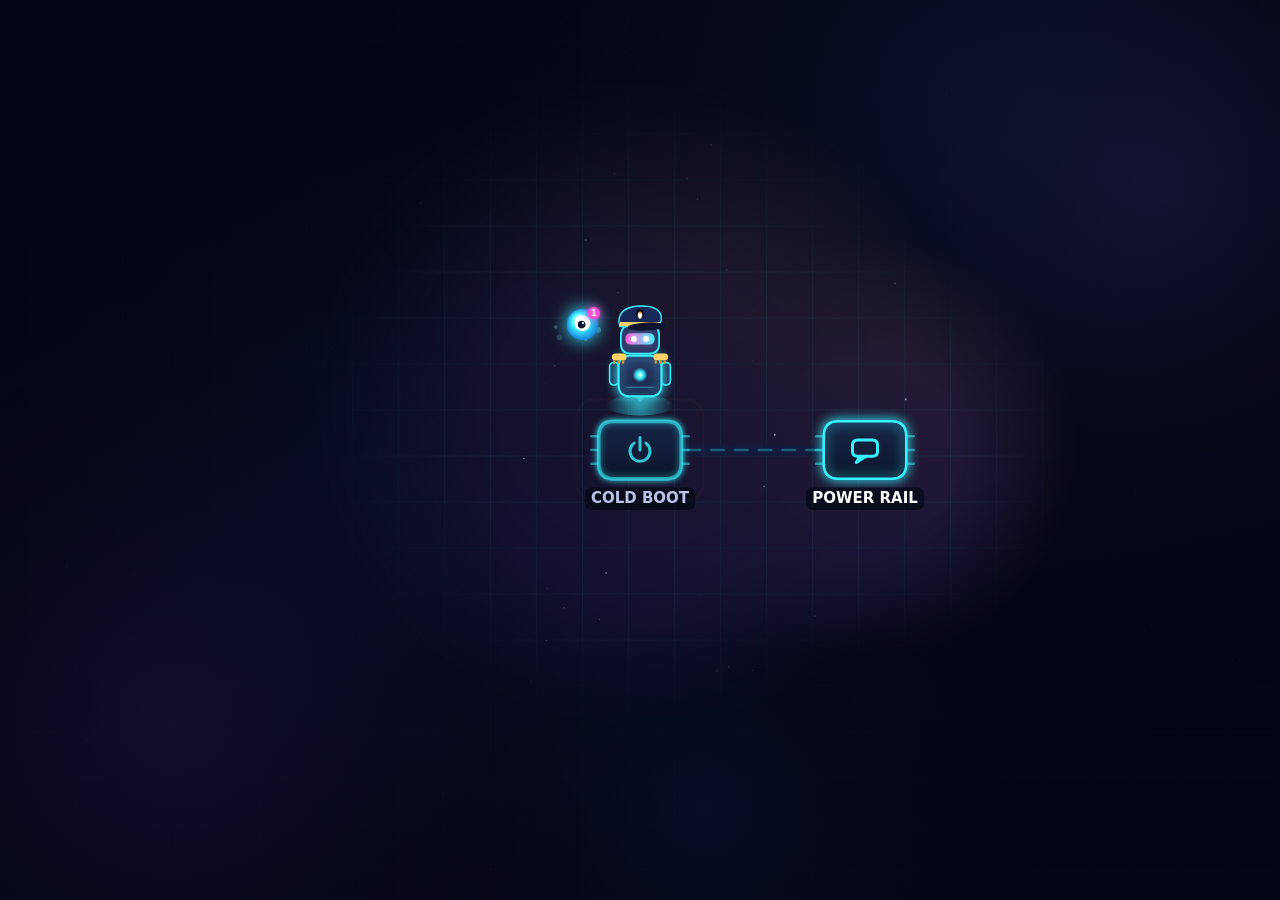
==== tests/e2e/ck-harness.html @ 9ea5e255 "Add CK canvas engine, art and map scene Co-Authored-By: Claude Opus 5.5 <noreply@anthropic.com> Clau" ====
<!doctype html>
<html lang="en">
<head>
  <meta charset="utf-8">
  <meta name="viewport" content="width=device-width, initial-scale=1, viewport-fit=cover">
  <title>CK harness</title>
  <style>html, body { margin: 0; height: 100%; background: #060a1c; overflow: hidden; } #c { position: fixed; inset: 0; width: 100%; height: 100%; display: block; touch-action: none; }</style>
</head>
<body>
  <canvas id="c"></canvas>
  <script src="../../js/ck/state.js"></script>
  <script src="../../js/ck/world.js"></script>
  <script src="../../js/ck/rules.js"></script>
  <script src="../../js/ck/puzzle.js"></script>
  <script src="../../js/ck/combat.js"></script>
  <script src="../../js/ck/engine.js"></script>
  <script src="../../js/ck/art.js"></script>
  <script src="../../js/ck/scenes.js"></script>
  <script>
    // Test page: ?ckdebug is required for CK._test hooks.
    window.H = {};
    addEventListener('load', function () {
      const st = CK.State.fresh(); CK.Rules.reveal(st, st.node);
      const engine = CK.Engine.create(document.getElementById('c'));
      const scene = CK.Scenes.map({ engine, state: st, onArrive: (r) => (H.arrived = r), onBlocked: (why) => (H.blocked = why) });
      engine.setScene(scene); engine.start();
      Object.assign(H, { state: st, engine, scene });
    });
  </script>
</body>
</html>
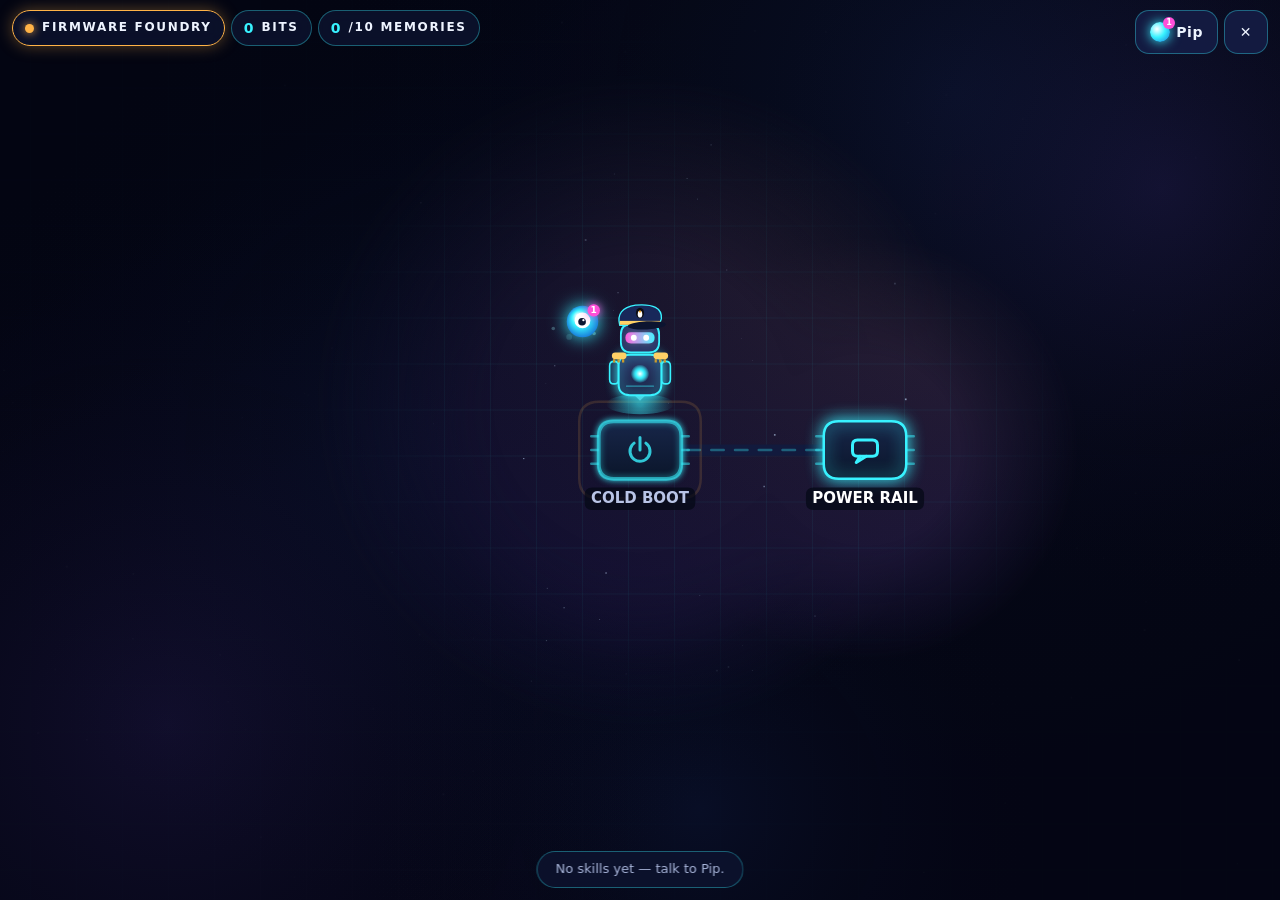
==== commit 055769eb: "Add Pip panel, dialogue, learning terminal and HUD Co-Authored-By: Claude Opus 5.5 <noreply@anthropi" ====
--- a/tests/e2e/ck-harness.html
+++ b/tests/e2e/ck-harness.html
@@ -4,10 +4,12 @@
   <meta charset="utf-8">
   <meta name="viewport" content="width=device-width, initial-scale=1, viewport-fit=cover">
   <title>CK harness</title>
+  <link rel="stylesheet" href="../../css/ck.css">
   <style>html, body { margin: 0; height: 100%; background: #060a1c; overflow: hidden; } #c { position: fixed; inset: 0; width: 100%; height: 100%; display: block; touch-action: none; }</style>
 </head>
 <body>
-  <canvas id="c"></canvas>
+  <div id="ck-root"><canvas id="c"></canvas><div id="ck-ui"></div></div>
+  <script src="../../js/terminal.js"></script>
   <script src="../../js/ck/state.js"></script>
   <script src="../../js/ck/world.js"></script>
   <script src="../../js/ck/rules.js"></script>
@@ -16,6 +18,7 @@
   <script src="../../js/ck/engine.js"></script>
   <script src="../../js/ck/art.js"></script>
   <script src="../../js/ck/scenes.js"></script>
+  <script src="../../js/ck/ui.js"></script>
   <script>
     // Test page: ?ckdebug is required for CK._test hooks.
     window.H = {};
@@ -25,6 +28,13 @@
       const scene = CK.Scenes.map({ engine, state: st, onArrive: (r) => (H.arrived = r), onBlocked: (why) => (H.blocked = why) });
       engine.setScene(scene); engine.start();
       Object.assign(H, { state: st, engine, scene });
+      H.ui = CK.UI.create(document.getElementById('ck-ui'), {
+        user: 'tester', getState: () => H.state, onExit: () => (H.exited = true),
+        onEquip: (id) => CK.Rules.equip(H.state, id), onUnequip: (id) => CK.Rules.unequip(H.state, id),
+        onBuy: (id) => CK.Rules.buyUpgrade(H.state, id), onSkill: (id) => (H.skill = id),
+        onLearned: (id) => CK.Rules.learn(H.state, id), speak: () => {},
+      });
+      H.ui.hud(H.state); H.ui.skillBar(H.state, 'map');
     });
   </script>
 </body>
--- a/css/ck.css
+++ b/css/ck.css
@@ -0,0 +1,145 @@
+/* Colonel Kernel — Neon Circuit overlay styles */
+.ck-ui {
+  --c-cyan: #38f2ff; --c-magenta: #ff4fd8; --c-violet: #8b5cff; --c-mint: #6dffb0; --c-amber: #ffb347; --c-coral: #ff5d73;
+  --c-ink: #eef4ff; --c-dim: #a9b6da; --glass: rgba(14, 20, 48, 0.78); --glass-2: rgba(22, 30, 70, 0.86); --edge: rgba(56, 242, 255, 0.35);
+  --font: "Adwaita Sans", Cantarell, "Inter", system-ui, -apple-system, "Segoe UI", sans-serif;
+  --mono: "Adwaita Mono", "Source Code Pro", "DejaVu Sans Mono", ui-monospace, Menlo, monospace;
+  position: fixed; inset: 0; z-index: 30; pointer-events: none; color: var(--c-ink); font: 15px/1.45 var(--font);
+  -webkit-tap-highlight-color: transparent;
+}
+.ck-ui > *, .ck-ui .ck-layer > * { pointer-events: auto; }
+.ck-ui .ck-layer, .ck-ui .ck-toasts { pointer-events: none; }
+.ck-ui code { font-family: var(--mono); font-size: .92em; color: var(--c-cyan); background: rgba(56, 242, 255, 0.1); padding: 0 .3em; border-radius: 5px; }
+.ck-dim { color: var(--c-dim); }
+
+.ck-btn {
+  min-width: 44px; min-height: 44px; padding: 0 14px; border-radius: 14px; border: 1px solid var(--edge);
+  background: var(--glass-2); color: var(--c-ink); font: 700 14px var(--font); letter-spacing: .04em; cursor: pointer;
+  backdrop-filter: blur(10px); -webkit-backdrop-filter: blur(10px); transition: transform .08s, box-shadow .2s, background .2s;
+  display: inline-flex; align-items: center; justify-content: center; gap: 6px;
+}
+.ck-btn:hover:not(:disabled) { box-shadow: 0 0 0 1px var(--c-cyan), 0 0 18px rgba(56, 242, 255, .35); }
+.ck-btn:active:not(:disabled) { transform: translateY(1px); }
+.ck-btn:disabled { opacity: .45; cursor: not-allowed; }
+.ck-btn:focus-visible { outline: 2px solid var(--c-cyan); outline-offset: 2px; }
+.ck-primary { background: linear-gradient(135deg, #1fb6d1, #7a4dff); border-color: transparent; color: #fff; box-shadow: 0 6px 20px rgba(122, 77, 255, .35); }
+
+/* HUD */
+.ck-hud { position: absolute; left: 0; right: 0; top: 0; display: flex; justify-content: space-between; align-items: flex-start; gap: 8px;
+  padding: max(10px, env(safe-area-inset-top)) max(12px, env(safe-area-inset-right)) 0 max(12px, env(safe-area-inset-left)); pointer-events: none; }
+.ck-hud > * { pointer-events: auto; }
+.ck-hud-left { display: flex; flex-wrap: wrap; gap: 6px; align-items: center; }
+.ck-hud-right { display: flex; gap: 6px; }
+.ck-region, .ck-stat { display: inline-flex; align-items: center; gap: 8px; height: 34px; padding: 0 12px; border-radius: 999px; background: var(--glass); border: 1px solid var(--edge);
+  backdrop-filter: blur(10px); -webkit-backdrop-filter: blur(10px); font-size: 12px; font-weight: 800; letter-spacing: .14em; text-transform: uppercase; }
+.ck-region { border-color: var(--acc); box-shadow: 0 0 16px color-mix(in srgb, var(--acc) 35%, transparent); }
+.ck-region i { width: 9px; height: 9px; border-radius: 50%; background: var(--acc); box-shadow: 0 0 10px var(--acc); }
+.ck-stat b { color: var(--c-cyan); font-size: 14px; letter-spacing: 0; }
+.ck-orb { width: 20px; height: 20px; border-radius: 50%; background: radial-gradient(circle at 35% 35%, #fff, var(--c-cyan) 45%, #1673d6); box-shadow: 0 0 12px var(--c-cyan); position: relative; }
+.ck-orb::after { content: "1"; position: absolute; right: -5px; top: -5px; width: 12px; height: 12px; border-radius: 50%; background: var(--c-magenta); font: 800 8px/12px var(--font); text-align: center; color: #fff; }
+.ck-orb.big { width: 30px; height: 30px; }
+
+/* Skill bar */
+.ck-bar { position: absolute; left: 50%; transform: translateX(-50%); bottom: max(12px, env(safe-area-inset-bottom)); display: flex; gap: 8px; align-items: stretch;
+  padding: 8px; border-radius: 20px; background: var(--glass); border: 1px solid var(--edge); backdrop-filter: blur(12px); -webkit-backdrop-filter: blur(12px); max-width: calc(100vw - 24px); }
+.ck-hint { align-self: center; padding: 0 10px; color: var(--c-dim); font-size: 13px; }
+.ck-skill { --cd: 0; position: relative; min-width: 64px; min-height: 56px; padding: 6px 10px 6px 8px; border-radius: 14px; border: 1px solid rgba(56, 242, 255, .3);
+  background: rgba(10, 16, 40, .85); color: var(--c-ink); display: grid; grid-template-columns: auto auto; grid-template-rows: auto auto; column-gap: 6px; align-items: center; cursor: pointer; overflow: hidden; }
+.ck-skill .k { grid-row: 1; font: 800 10px var(--mono); color: var(--c-dim); }
+.ck-skill .i { grid-row: 1; font-size: 18px; }
+.ck-skill code { grid-column: 1 / 3; background: none; padding: 0; font-size: 13px; }
+.ck-skill .cd { position: absolute; inset: 0; background: rgba(3, 6, 18, .72); transform-origin: bottom; transform: scaleY(var(--cd)); pointer-events: none; }
+.ck-skill.sel { border-color: var(--c-magenta); box-shadow: 0 0 0 1px var(--c-magenta), 0 0 18px rgba(255, 79, 216, .45); }
+.ck-heat { position: relative; width: 74px; border-radius: 12px; background: rgba(10, 16, 40, .85); border: 1px solid rgba(255, 179, 71, .4); overflow: hidden; display: grid; place-items: center; }
+.ck-heat i { position: absolute; left: 0; top: 0; bottom: 0; width: 0; background: linear-gradient(90deg, #ffb347, #ff5d73); opacity: .75; transition: width .1s; }
+.ck-heat span { position: relative; font: 800 11px var(--font); letter-spacing: .15em; }
+.ck-heat.hot { animation: ck-blink .3s infinite alternate; }
+@keyframes ck-blink { to { border-color: var(--c-coral); box-shadow: 0 0 16px var(--c-coral); } }
+
+/* Dialogue */
+.ck-say { position: absolute; left: 50%; transform: translateX(-50%); bottom: calc(max(12px, env(safe-area-inset-bottom)) + 84px); width: min(760px, calc(100vw - 24px));
+  display: flex; gap: 14px; padding: 14px 16px; border-radius: 22px; background: var(--glass-2); border: 1px solid var(--acc);
+  box-shadow: 0 0 30px color-mix(in srgb, var(--acc) 25%, transparent), 0 20px 50px rgba(0, 0, 0, .5); backdrop-filter: blur(14px); -webkit-backdrop-filter: blur(14px); animation: ck-rise .25s ease-out; z-index: 3; }
+@keyframes ck-rise { from { opacity: 0; transform: translate(-50%, 12px); } }
+.ck-portrait { width: 72px; height: 72px; flex: 0 0 auto; border-radius: 16px; background: radial-gradient(circle at 50% 40%, rgba(56, 242, 255, .18), rgba(5, 8, 22, .9)); border: 1px solid var(--edge); }
+.ck-say-body { flex: 1; min-width: 0; }
+.ck-say-name { font-weight: 800; letter-spacing: .06em; color: var(--acc); }
+.ck-say-name small { color: var(--c-dim); font-weight: 600; letter-spacing: .02em; margin-left: 6px; }
+.ck-say p { margin: 4px 0 10px; font-size: 16px; }
+.ck-say-actions { display: flex; justify-content: flex-end; gap: 8px; }
+
+/* Pip panel */
+.ck-pip { position: absolute; top: 0; right: 0; bottom: 0; width: min(420px, 100vw); display: flex; flex-direction: column; background: rgba(8, 12, 32, .92);
+  border-left: 1px solid var(--edge); backdrop-filter: blur(16px); -webkit-backdrop-filter: blur(16px); box-shadow: -20px 0 50px rgba(0, 0, 0, .45);
+  padding-top: env(safe-area-inset-top); padding-bottom: env(safe-area-inset-bottom); animation: ck-slide .22s ease-out; z-index: 4; }
+@keyframes ck-slide { from { transform: translateX(40px); opacity: 0; } }
+.ck-pip header { display: flex; align-items: center; gap: 10px; padding: 12px 14px; }
+.ck-pip header div { flex: 1; display: grid; }
+.ck-pip header small { color: var(--c-dim); }
+.ck-pip nav { display: grid; grid-template-columns: repeat(4, 1fr); gap: 4px; padding: 0 10px 8px; }
+.ck-tab { min-height: 44px; border-radius: 12px; border: 1px solid transparent; background: rgba(255, 255, 255, .04); color: var(--c-dim); font: 700 12.5px var(--font); cursor: pointer; }
+.ck-tab.on { color: var(--c-ink); border-color: var(--c-cyan); background: rgba(56, 242, 255, .1); }
+.ck-pip-body { flex: 1; overflow-y: auto; padding: 4px 14px 20px; }
+.ck-pip h3 { font-size: 11px; letter-spacing: .2em; text-transform: uppercase; color: var(--c-cyan); margin: 16px 0 8px; }
+.ck-bits b { color: var(--c-cyan); font-size: 18px; }
+.ck-board { display: grid; grid-template-columns: repeat(3, 1fr); gap: 6px; padding: 10px; border-radius: 16px;
+  background: linear-gradient(135deg, rgba(20, 60, 40, .35), rgba(10, 30, 50, .35)), repeating-linear-gradient(90deg, rgba(109, 255, 176, .06) 0 1px, transparent 1px 14px); border: 1px solid rgba(109, 255, 176, .3); }
+.ck-slot { display: grid; gap: 2px; padding: 8px; border-radius: 10px; border: 1px dashed rgba(169, 182, 218, .35); font-size: 12px; color: var(--c-dim); min-height: 52px; }
+.ck-slot b { font-size: 10px; letter-spacing: .18em; }
+.ck-slot.on { border-style: solid; border-color: var(--c-mint); color: var(--c-ink); background: rgba(109, 255, 176, .08); box-shadow: 0 0 12px rgba(109, 255, 176, .2); }
+.ck-skillrow { display: grid; grid-template-columns: auto 1fr; gap: 6px 10px; align-items: center; padding: 10px; border-radius: 14px; background: rgba(255, 255, 255, .04); margin-bottom: 8px; }
+.ck-skillrow .i { font-size: 22px; grid-row: span 2; }
+.ck-skillrow small { display: block; color: var(--c-dim); }
+.ck-skillrow .ck-btn { grid-column: 2; justify-self: start; }
+.ck-up { flex-wrap: wrap; text-align: left; justify-content: flex-start; padding: 6px 14px; }
+.ck-up small { width: 100%; font-weight: 600; color: var(--c-dim); letter-spacing: 0; }
+.ck-owned { grid-column: 2; color: var(--c-mint); font-weight: 700; }
+.ck-codex { padding-left: 18px; margin: 0; display: grid; gap: 10px; font-size: 14px; }
+.ck-quest { padding: 12px; border-radius: 14px; background: rgba(255, 255, 255, .04); border: 1px solid rgba(255, 255, 255, .06); margin-bottom: 8px; }
+.ck-quest b { color: var(--c-cyan); font-size: 12px; letter-spacing: .12em; text-transform: uppercase; }
+.ck-quest p { margin: 4px 0 0; }
+.ck-quest.done { opacity: .6; }
+.ck-prog { display: inline-block; margin-top: 6px; font-weight: 800; color: var(--c-mint); }
+
+/* Modals */
+.ck-modal { position: absolute; inset: 0; display: grid; place-items: center; padding: 16px; background: rgba(2, 4, 14, .55); backdrop-filter: blur(3px); -webkit-backdrop-filter: blur(3px); z-index: 5; }
+.ck-card { width: min(620px, 100%); max-height: calc(100vh - 32px); overflow: auto; padding: 20px; border-radius: 24px; background: var(--glass-2); border: 1px solid var(--acc, var(--c-cyan));
+  box-shadow: 0 0 40px color-mix(in srgb, var(--acc, #38f2ff) 25%, transparent), 0 30px 60px rgba(0, 0, 0, .5); animation: ck-pop .22s ease-out; }
+@keyframes ck-pop { from { transform: scale(.96); opacity: 0; } }
+.ck-card h2 { margin: 4px 0 8px; font-size: 22px; display: flex; align-items: center; gap: 10px; flex-wrap: wrap; }
+.ck-kicker { font-size: 11px; font-weight: 800; letter-spacing: .22em; text-transform: uppercase; color: var(--acc, var(--c-cyan)); }
+.ck-try { color: var(--c-dim); }
+.ck-options { display: grid; gap: 8px; margin-top: 12px; }
+.ck-options .ck-btn { justify-content: flex-start; padding: 10px 14px; text-align: left; }
+.ck-term { margin-top: 10px; border-radius: 14px; background: #05070f; border: 1px solid #000; padding: 10px 12px; font: 14px/1.45 var(--mono); }
+.ck-term-out { max-height: 180px; overflow-y: auto; white-space: pre-wrap; word-break: break-word; }
+.ck-term-out .cmd { color: #fff; }
+.ck-term-out .e { color: #ff7b72; }
+.ck-term-out .tip { color: #f9e2af; font-family: var(--font); }
+.ck-term-out .c-dir { color: #62a0ea; font-weight: 700; }
+.ck-term-out .c-exe { color: #8ff0a4; font-weight: 700; }
+.ck-term-out .c-img { color: #dc8add; }
+.ck-term-out .c-cmd { color: #f9f06b; }
+.ck-term-out .hl { color: #99c1f1; font-weight: 700; }
+.ck-learned { color: var(--c-mint); font-family: var(--font); font-weight: 800; margin-top: 6px; }
+.ck-term-line { display: flex; align-items: baseline; margin: 0; }
+.ck-term-line .p { color: #8ff0a4; font-weight: 700; white-space: pre; }
+.ck-term-line input { flex: 1; min-width: 30px; background: transparent; border: 0; color: #fff; font: inherit; padding: 4px 0; caret-color: #8ff0a4; }
+.ck-term-line input:focus { outline: none; }
+@media (pointer: coarse) { .ck-term-line input { font-size: 16px; } }
+
+/* Toasts and banners */
+.ck-toasts { position: absolute; top: calc(max(10px, env(safe-area-inset-top)) + 46px); left: 50%; transform: translateX(-50%); display: grid; gap: 6px; width: min(460px, calc(100vw - 24px)); z-index: 6; }
+.ck-toast { padding: 10px 14px; border-radius: 14px; background: var(--glass-2); border: 1px solid var(--c-mint); box-shadow: 0 0 20px rgba(109, 255, 176, .25); animation: ck-pop .2s ease-out; transition: opacity .4s; }
+.ck-toast.out { opacity: 0; }
+.ck-banner { position: absolute; inset: 0; display: grid; place-items: center; text-align: center; background: radial-gradient(circle, rgba(10, 14, 40, .7), rgba(2, 4, 14, .85)); z-index: 7; animation: ck-pop .3s ease-out; cursor: pointer; padding: 16px; }
+.ck-banner small { font-size: 12px; font-weight: 800; letter-spacing: .3em; text-transform: uppercase; color: var(--c-cyan); }
+.ck-banner h1 { margin: 6px 0 0; font-size: clamp(28px, 7vw, 56px); letter-spacing: .06em; background: linear-gradient(90deg, var(--c-cyan), var(--c-magenta)); -webkit-background-clip: text; background-clip: text; color: transparent; text-shadow: 0 0 30px rgba(56, 242, 255, .25); }
+
+@media (max-width: 560px) {
+  .ck-region, .ck-stat { height: 30px; padding: 0 9px; font-size: 10.5px; letter-spacing: .1em; }
+  .ck-say { flex-direction: column; gap: 8px; bottom: calc(max(12px, env(safe-area-inset-bottom)) + 80px); }
+  .ck-portrait { width: 56px; height: 56px; }
+  .ck-skill { min-width: 56px; padding: 6px 8px; }
+}
+@media (prefers-reduced-motion: reduce) { .ck-ui *, .ck-ui *::before, .ck-ui *::after { animation: none !important; transition: none !important; } }
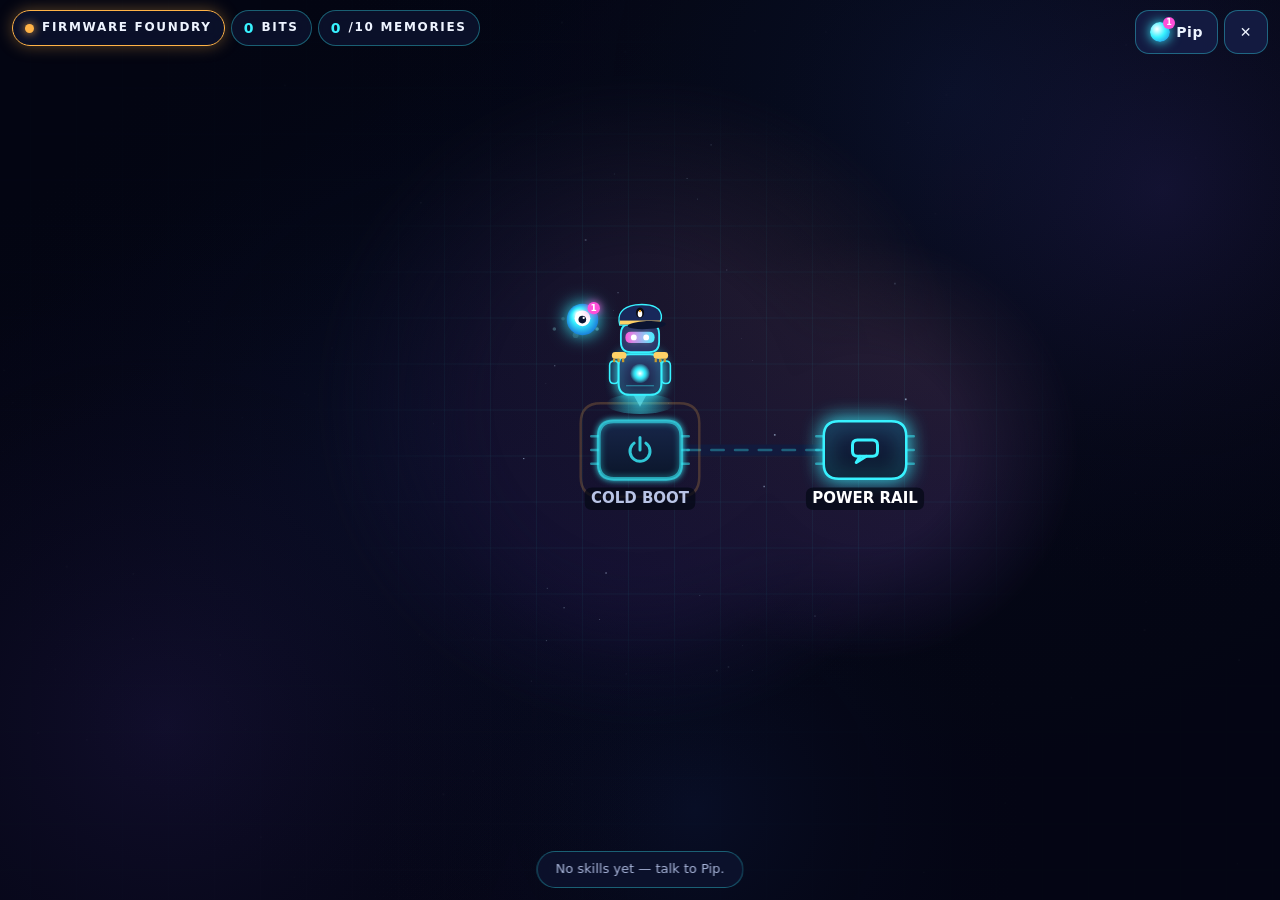
==== commit 7f98ffeb: "Add skillshot fight and circuit puzzle scenes Co-Authored-By: Claude Opus 5.5 <noreply@anthropic.com" ====
--- a/tests/e2e/ck-harness.html
+++ b/tests/e2e/ck-harness.html
@@ -31,10 +31,23 @@
       H.ui = CK.UI.create(document.getElementById('ck-ui'), {
         user: 'tester', getState: () => H.state, onExit: () => (H.exited = true),
         onEquip: (id) => CK.Rules.equip(H.state, id), onUnequip: (id) => CK.Rules.unequip(H.state, id),
-        onBuy: (id) => CK.Rules.buyUpgrade(H.state, id), onSkill: (id) => (H.skill = id),
+        onBuy: (id) => CK.Rules.buyUpgrade(H.state, id), onSkill: (id) => { H.skill = id; if (H.scene && H.scene.skill) H.scene.skill(id); },
         onLearned: (id) => CK.Rules.learn(H.state, id), speak: () => {},
       });
       H.ui.hud(H.state); H.ui.skillBar(H.state, 'map');
+      H.startFight = function (creature, skills, kid) {
+        (skills || ['echo', 'ls']).forEach((k) => CK.Rules.learn(H.state, k));
+        H.ended = null;
+        H.scene = CK.Scenes.fight({ engine: H.engine, ui: H.ui, state: H.state, creature, kid: !!kid, seed: 1, onEnd: (o) => (H.ended = o) });
+        H.engine.setScene(H.scene);
+      };
+      H.startPuzzle = function (nodeId) {
+        const n = CK.Rules.region(H.state.region).nodes[nodeId];
+        H.solved = false; H.solvedGrid = JSON.parse(JSON.stringify(n.ref.grid));
+        const grid = CK.Puzzle.scramble(JSON.parse(JSON.stringify(n.ref.grid)), CK.rng(7));
+        H.scene = CK.Scenes.puzzle({ engine: H.engine, state: H.state, grid, accent: '#ffb347', onSolved: () => (H.solved = true) });
+        H.engine.setScene(H.scene);
+      };
     });
   </script>
 </body>
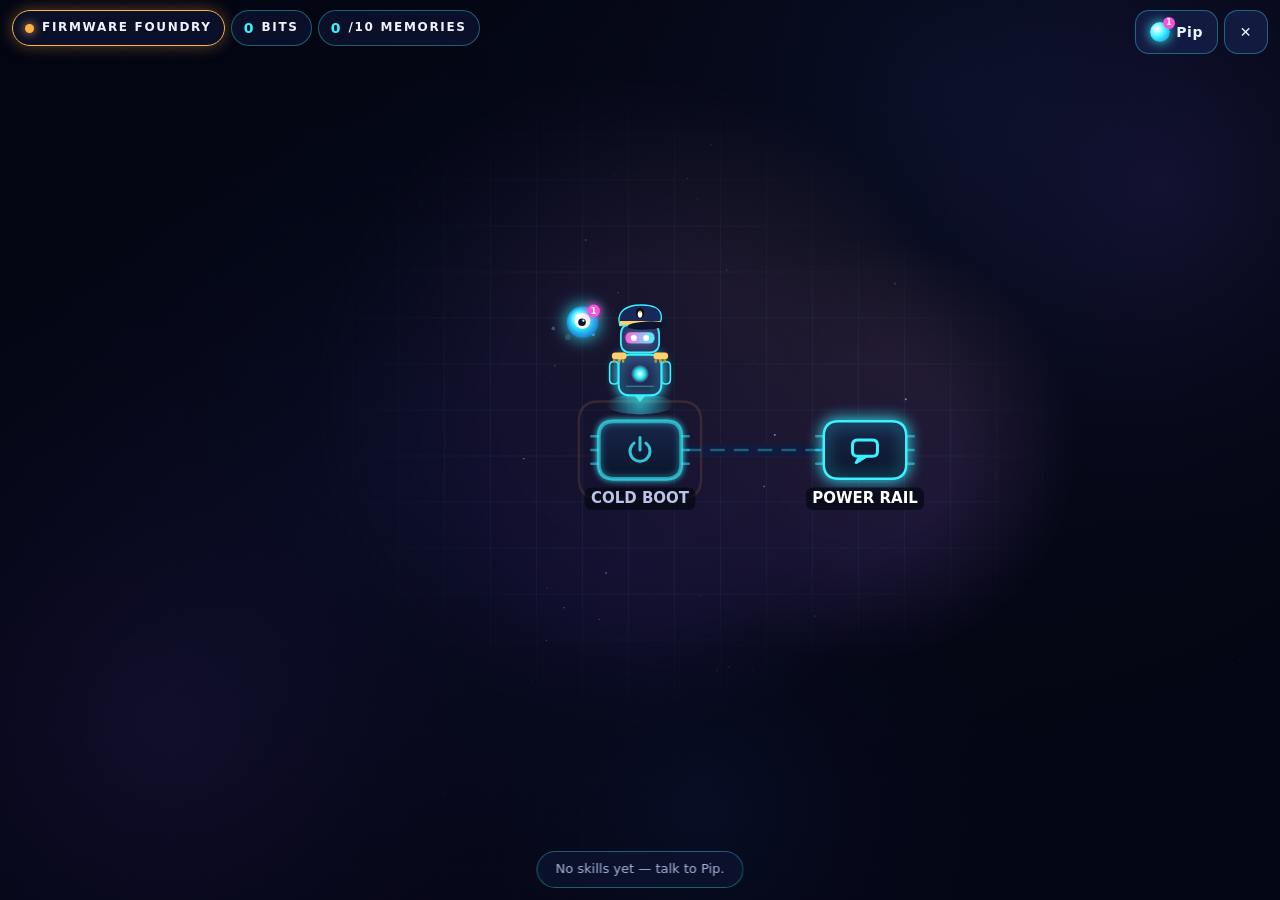
==== commit c4462a48: "Chapter 1 story update: Lil Tux at Home, resting, and NullNux's secret corruption Co-Authored-By: Cl" ====
--- a/tests/e2e/ck-harness.html
+++ b/tests/e2e/ck-harness.html
@@ -13,6 +13,7 @@
   <script src="../../js/ck/state.js"></script>
   <script src="../../js/ck/world.js"></script>
   <script src="../../js/ck/rules.js"></script>
+  <script src="../../js/ck/story.js"></script>
   <script src="../../js/ck/puzzle.js"></script>
   <script src="../../js/ck/combat.js"></script>
   <script src="../../js/ck/engine.js"></script>
--- a/css/ck.css
+++ b/css/ck.css
@@ -1,3 +1,8 @@
+/* Full-screen host for the Colonel Kernel mode */
+#ck-root { position: fixed; inset: 0; z-index: 40; background: #060a1c; }
+#ck-root .ck-canvas { position: absolute; inset: 0; width: 100%; height: 100%; display: block; touch-action: none; }
+body.ck-open { overflow: hidden; }
+
 /* Colonel Kernel — Neon Circuit overlay styles */
 .ck-ui {
   --c-cyan: #38f2ff; --c-magenta: #ff4fd8; --c-violet: #8b5cff; --c-mint: #6dffb0; --c-amber: #ffb347; --c-coral: #ff5d73;
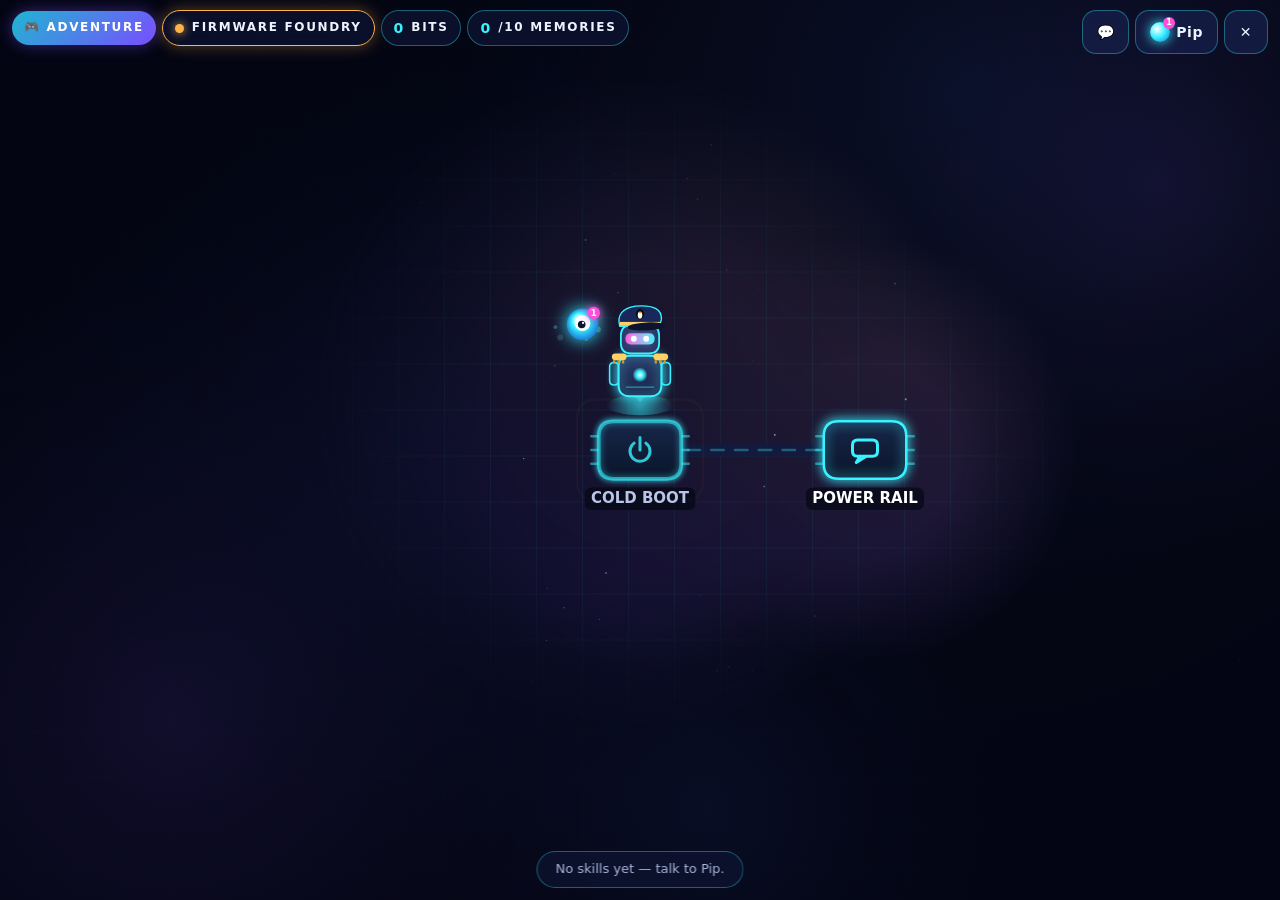
==== commit db42290b: "CK ch1: UI - action HUD, use prompt, rotate screen, Pip's map tab, moves vs tools in Items, pixel po" ====
--- a/tests/e2e/ck-harness.html
+++ b/tests/e2e/ck-harness.html
@@ -19,6 +19,11 @@
   <script src="../../js/ck/engine.js"></script>
   <script src="../../js/ck/art.js"></script>
   <script src="../../js/ck/scenes.js"></script>
+  <script src="../../js/ck/pixel.js"></script>
+  <script src="../../js/ck/sprites.js"></script>
+  <script src="../../js/ck/rooms.js"></script>
+  <script src="../../js/ck/foes.js"></script>
+  <script src="../../js/ck/action.js"></script>
   <script src="../../js/ck/ui.js"></script>
   <script>
     // Test page: ?ckdebug is required for CK._test hooks.
@@ -33,7 +38,7 @@
         user: 'tester', getState: () => H.state, onExit: () => (H.exited = true),
         onEquip: (id) => CK.Rules.equip(H.state, id), onUnequip: (id) => CK.Rules.unequip(H.state, id),
         onBuy: (id) => CK.Rules.buyUpgrade(H.state, id), onSkill: (id) => { H.skill = id; if (H.scene && H.scene.skill) H.scene.skill(id); },
-        onLearned: (id) => CK.Rules.learn(H.state, id), speak: () => {},
+        onLearned: (id) => CK.Rules.learn(H.state, id), speak: () => {}, inFight: () => !!H.fight,
       });
       H.ui.hud(H.state); H.ui.skillBar(H.state, 'map');
       H.startFight = function (creature, skills, kid) {
--- a/css/ck.css
+++ b/css/ck.css
@@ -35,6 +35,7 @@
 .ck-hud > * { pointer-events: auto; }
 .ck-hud-left { display: flex; flex-wrap: wrap; gap: 6px; align-items: center; }
 .ck-hud-right { display: flex; gap: 6px; }
+.ck-mode { display: inline-flex; align-items: center; height: 34px; padding: 0 12px; border-radius: 999px; font-size: 12px; font-weight: 900; letter-spacing: .14em; text-transform: uppercase; color: #fff; background: linear-gradient(135deg, #1fb6d1, #7a4dff); box-shadow: 0 0 16px rgba(122, 77, 255, .45); }
 .ck-region, .ck-stat { display: inline-flex; align-items: center; gap: 8px; height: 34px; padding: 0 12px; border-radius: 999px; background: var(--glass); border: 1px solid var(--edge);
   backdrop-filter: blur(10px); -webkit-backdrop-filter: blur(10px); font-size: 12px; font-weight: 800; letter-spacing: .14em; text-transform: uppercase; }
 .ck-region { border-color: var(--acc); box-shadow: 0 0 16px color-mix(in srgb, var(--acc) 35%, transparent); }
@@ -148,3 +149,138 @@
   .ck-skill { min-width: 56px; padding: 6px 8px; }
 }
 @media (prefers-reduced-motion: reduce) { .ck-ui *, .ck-ui *::before, .ck-ui *::after { animation: none !important; transition: none !important; } }
+
+/* Message log & map legend */
+.ck-logbtn { position: relative; }
+.ck-unread { position: absolute; top: -4px; right: -4px; min-width: 18px; height: 18px; padding: 0 4px; border-radius: 9px; background: var(--c-magenta); color: #fff; font: 800 11px/18px var(--font); }
+.ck-log { position: absolute; right: max(12px, env(safe-area-inset-right)); bottom: calc(max(12px, env(safe-area-inset-bottom)) + 84px); width: min(420px, calc(100vw - 24px)); max-height: 45vh;
+  display: flex; flex-direction: column; border-radius: 18px; background: rgba(8, 12, 32, .94); border: 1px solid var(--edge); box-shadow: 0 16px 40px rgba(0, 0, 0, .5); backdrop-filter: blur(14px); -webkit-backdrop-filter: blur(14px); z-index: 4; animation: ck-pop .18s ease-out; }
+.ck-log header { display: flex; align-items: center; justify-content: space-between; padding: 6px 6px 6px 14px; border-bottom: 1px solid rgba(255, 255, 255, .08); }
+.ck-log ol { list-style: none; margin: 0; padding: 8px 12px 12px; overflow-y: auto; display: grid; gap: 6px; font-size: 13.5px; }
+.ck-log li b { color: var(--c-cyan); margin-right: 4px; }
+.ck-log li.k-you b { color: var(--c-magenta); }
+.ck-log li.k-toast { color: #d7e2ff; }
+.ck-log li.k-system { color: var(--c-dim); font-style: italic; }
+.ck-legend { position: absolute; left: max(12px, env(safe-area-inset-left)); top: calc(max(10px, env(safe-area-inset-top)) + 92px); width: 230px; border-radius: 16px; padding: 6px;
+  background: rgba(8, 12, 32, .82); border: 1px solid var(--edge); backdrop-filter: blur(10px); -webkit-backdrop-filter: blur(10px); font-size: 12.5px; z-index: 2; }
+.ck-legend > .ck-btn { width: 100%; justify-content: space-between; min-height: 44px; }
+.ck-legend.closed { width: auto; }
+.ck-legend.closed ul { display: none; }
+.ck-legend ul { list-style: none; margin: 6px 4px 4px; padding: 0; display: grid; gap: 6px; }
+.ck-legend li { display: flex; align-items: center; gap: 8px; }
+.ck-legend i { flex: 0 0 auto; width: 22px; height: 15px; border-radius: 5px; border: 2px solid; background: rgba(10, 16, 40, .9); }
+.ck-legend i.dim { border-color: rgba(127, 139, 179, .6); }
+.ck-legend i.line { height: 0; border-radius: 0; border-width: 2px 0 0; border-style: dashed; border-color: rgba(56, 242, 255, .5); background: none; }
+.ck-legend i.line.lit { border-style: solid; box-shadow: 0 0 8px currentColor; }
+.ck-leg-note { color: var(--c-dim); }
+@media (max-width: 560px) { .ck-legend { top: calc(max(10px, env(safe-area-inset-top)) + 120px); } }
+
+@media (max-width: 560px) {
+  .ck-legend { top: auto; bottom: calc(max(12px, env(safe-area-inset-bottom)) + 84px); }
+  .ck-mode { height: 30px; padding: 0 9px; font-size: 10.5px; letter-spacing: .08em; }
+}
+
+/* Hover info */
+.ck-tip { position: fixed; z-index: 9; max-width: 280px; padding: 8px 12px; border-radius: 12px; pointer-events: none;
+  background: rgba(10, 14, 38, .96); border: 1px solid var(--c-cyan); color: var(--c-ink); font-size: 13px; line-height: 1.4; box-shadow: 0 0 18px rgba(56, 242, 255, .25); }
+.ck-tip b { color: var(--c-cyan); }
+.ck-tip small { color: var(--c-dim); }
+
+/* ---------------------------------------------------------------- action slice (pixel room) */
+#ck-slice {
+  --c-cyan: #38f2ff; --c-magenta: #ff4fd8; --c-mint: #6dffb0; --c-amber: #ffb347; --c-coral: #ff5d73; --c-ink: #eef4ff; --c-dim: #a9b6da;
+  --glass: rgba(14, 20, 48, 0.82); --edge: rgba(56, 242, 255, 0.35);
+  --font: "Adwaita Sans", Cantarell, "Inter", system-ui, -apple-system, "Segoe UI", sans-serif; --mono: "Adwaita Mono", ui-monospace, Menlo, monospace;
+  position: fixed; inset: 0; z-index: 40; background: #060a1c; color: var(--c-ink); font: 15px/1.4 var(--font);
+  -webkit-user-select: none; user-select: none; -webkit-touch-callout: none; -webkit-tap-highlight-color: transparent; overflow: hidden;
+}
+#ck-slice .ck-pix { position: absolute; inset: 0; width: 100%; height: 100%; display: block; touch-action: none; image-rendering: pixelated; image-rendering: crisp-edges; }
+#ck-slice code { font-family: var(--mono); color: var(--c-cyan); }
+
+.ck-shud { position: absolute; z-index: 3; left: max(10px, env(safe-area-inset-left)); right: max(10px, env(safe-area-inset-right)); top: max(8px, env(safe-area-inset-top));
+  display: flex; align-items: center; gap: 10px; pointer-events: none; }
+.ck-shud > * { pointer-events: auto; }
+.ck-sbar { display: flex; flex-direction: column; gap: 3px; font: 800 10px var(--mono); letter-spacing: .1em; color: var(--c-dim); text-transform: uppercase;
+  padding: 5px 8px; border-radius: 10px; background: var(--glass); border: 1px solid var(--edge); } /* glass backing: labels stay readable over the pale plaza */
+.ck-ssegs { display: flex; gap: 2px; }
+.ck-ssegs i { width: 12px; height: 8px; background: #1c2448; border: 1px solid #2b3768; }
+.ck-ssegs i.on { background: var(--c-mint); border-color: var(--c-mint); box-shadow: 0 0 6px var(--c-mint); }
+.ck-ssegs.low i.on { background: var(--c-coral); border-color: var(--c-coral); box-shadow: 0 0 6px var(--c-coral); }
+.ck-sheat { width: 80px; height: 8px; background: #1c2448; border: 1px solid #2b3768; position: relative; }
+.ck-sheat b { position: absolute; inset: 0 auto 0 0; background: var(--c-amber); }
+.ck-sheat.hot b { background: var(--c-coral); }
+.ck-sbtn { min-width: 44px; min-height: 44px; padding: 0 12px; border-radius: 12px; border: 1px solid var(--edge); background: var(--glass); color: var(--c-ink);
+  font: 700 14px var(--font); cursor: pointer; }
+.ck-sbtn:focus-visible { outline: 2px solid var(--c-cyan); outline-offset: 2px; }
+.ck-shud .ck-spacer { flex: 1; }
+.ck-pipline { position: absolute; z-index: 3; left: 50%; transform: translateX(-50%); top: calc(max(8px, env(safe-area-inset-top)) + 54px); max-width: min(560px, 80vw);
+  padding: 8px 14px; border-radius: 12px; background: var(--glass); border: 1px solid var(--edge); font-size: 14px; pointer-events: none; }
+.ck-pipline:empty { display: none; }
+.ck-pipline b { color: var(--c-cyan); }
+.ck-shint { position: absolute; z-index: 3; left: 50%; transform: translateX(-50%); bottom: max(10px, env(safe-area-inset-bottom)); padding: 6px 12px; border-radius: 10px;
+  background: var(--glass); border: 1px solid var(--edge); font-size: 13px; color: var(--c-dim); display: flex; gap: 10px; align-items: center; }
+.ck-shint b { color: var(--c-ink); }
+.ck-shint { pointer-events: none; } /* lets thumbs through to the stick; only its ✓ takes taps */
+.ck-shint button { pointer-events: auto; }
+/* Tool chips: a dark sweep shows how much cooldown is left (--cd runs 1 → 0). */
+.ck-tool { --cd: 0; position: relative; overflow: hidden; display: inline-flex; align-items: center; gap: 5px; min-height: 30px; padding: 0 10px; border-radius: 10px;
+  border: 1px solid var(--edge); background: var(--glass); font: 700 13px var(--mono); color: var(--c-cyan); }
+.ck-tool kbd { font: 800 10px var(--mono); color: var(--c-dim); border: 1px solid #2b3768; border-radius: 4px; padding: 0 4px; }
+.ck-tool::after { content: ""; position: absolute; inset: 0; pointer-events: none;
+  background: conic-gradient(rgba(6, 10, 28, .78) calc(var(--cd) * 360deg), transparent 0); }
+.ck-tool.busy { color: var(--c-dim); }
+.ck-tbtn-echo, .ck-tbtn-ls { --cd: 0; overflow: hidden; }
+.ck-tbtn-echo::after, .ck-tbtn-ls::after { content: ""; position: absolute; inset: 0; border-radius: 50%; pointer-events: none;
+  background: conic-gradient(rgba(6, 10, 28, .75) calc(var(--cd) * 360deg), transparent 0); }
+@media (pointer: coarse) { .ck-shud .ck-tool { display: none; } } /* phones show cooldown on the touch buttons */
+.ck-shint[hidden] { display: none; }
+
+.ck-touchpad { position: absolute; inset: 0; z-index: 2; pointer-events: none; touch-action: none; -webkit-user-select: none; user-select: none; -webkit-touch-callout: none; }
+.ck-touchpad[hidden] { display: none; }
+.ck-stick-zone { position: absolute; left: 0; top: 64px; bottom: 0; width: 45%; pointer-events: auto; touch-action: none; }
+.ck-stick { position: fixed; width: 80px; height: 80px; margin: -40px 0 0 -40px; border-radius: 50%; border: 2px solid rgba(56, 242, 255, .5); background: rgba(56, 242, 255, .08); pointer-events: none; }
+.ck-stick[hidden] { display: none; }
+.ck-knob { position: absolute; left: 50%; top: 50%; width: 36px; height: 36px; margin: -18px 0 0 -18px; border-radius: 50%; background: rgba(56, 242, 255, .55); box-shadow: 0 0 12px var(--c-cyan); }
+.ck-tbtns { position: absolute; right: max(14px, env(safe-area-inset-right)); bottom: max(14px, env(safe-area-inset-bottom)); width: 190px; height: 170px; pointer-events: none; }
+.ck-tbtn { position: absolute; pointer-events: auto; touch-action: none; border-radius: 50%; border: 2px solid var(--edge); background: rgba(14, 20, 48, .7); color: var(--c-ink);
+  font: 700 20px var(--font); display: flex; align-items: center; justify-content: center; padding: 0; -webkit-user-select: none; user-select: none; -webkit-touch-callout: none; }
+.ck-tbtn.on { background: rgba(56, 242, 255, .35); border-color: var(--c-cyan); box-shadow: 0 0 14px var(--c-cyan); }
+.ck-tbtn[hidden] { display: none; }
+.ck-tbtn-kill { width: 72px; height: 72px; right: 0; bottom: 20px; border-color: var(--c-magenta); font-size: 26px; }
+.ck-tbtn-trap { width: 56px; height: 56px; right: 84px; bottom: 0; }
+.ck-tbtn-dash { width: 56px; height: 56px; right: 84px; bottom: 66px; }
+.ck-tbtn-echo { width: 44px; height: 44px; right: 14px; bottom: 112px; font-size: 18px; }
+.ck-tbtn-ls { width: 44px; height: 44px; right: 146px; bottom: 112px; font-size: 18px; }
+
+.ck-rotate { display: none; position: absolute; inset: 0; z-index: 9; background: #060a1c; color: var(--c-ink); text-align: center;
+  flex-direction: column; align-items: center; justify-content: center; gap: 14px; padding: 24px; }
+.ck-rotate .ph { width: 54px; height: 90px; border: 3px solid var(--c-cyan); border-radius: 12px; box-shadow: 0 0 18px rgba(56, 242, 255, .4); animation: ck-turn 2.4s ease-in-out infinite; }
+@keyframes ck-turn { 0%, 30% { transform: rotate(0); } 60%, 100% { transform: rotate(-90deg); } }
+@media (prefers-reduced-motion: reduce) { .ck-rotate .ph { animation: none; transform: rotate(-90deg); } }
+@media (orientation: portrait) and (pointer: coarse) { #ck-slice .ck-rotate { display: flex; } }
+
+/* ---------------------------------------------------------------- room-based Adventure */
+#ck-root .ck-pix { position: absolute; inset: 0; width: 100%; height: 100%; display: block; touch-action: none; image-rendering: pixelated; image-rendering: crisp-edges; }
+#ck-root { -webkit-user-select: none; user-select: none; -webkit-touch-callout: none; -webkit-tap-highlight-color: transparent; }
+.ck-act { position: absolute; z-index: 3; left: max(10px, env(safe-area-inset-left)); top: calc(max(8px, env(safe-area-inset-top)) + 52px);
+  display: flex; gap: 8px; align-items: center; pointer-events: none; }
+.ck-act[hidden] { display: none; }
+.ck-prompt { position: absolute; z-index: 3; left: 50%; transform: translateX(-50%); bottom: max(14px, env(safe-area-inset-bottom)); padding: 6px 14px; border-radius: 12px;
+  background: var(--glass); border: 1px solid var(--edge); color: var(--c-ink); font: 700 14px var(--font); pointer-events: none; }
+.ck-prompt[hidden] { display: none; }
+.ck-prompt kbd { font: 800 12px var(--mono, monospace); color: var(--c-cyan); border: 1px solid #2b3768; border-radius: 4px; padding: 0 5px; margin-right: 4px; }
+@media (pointer: coarse) { .ck-prompt { display: none; } .ck-act .ck-tool { display: none; } }
+.ck-tbtn-cd { width: 44px; height: 44px; right: 80px; bottom: 124px; font-size: 18px; }
+.ck-tbtn-use { width: 56px; height: 56px; right: 0; bottom: 162px; border-color: var(--c-mint); font-size: 22px; }
+#ck-root .ck-rotate .ck-btn { min-height: 44px; }
+@media (orientation: portrait) and (pointer: coarse) { #ck-root .ck-rotate { display: flex; } }
+/* Pip's map: one square per room, lit = visited, dim = seen, blank = unknown */
+.ck-map { display: grid; gap: 4px; margin: 8px 0 12px; }
+.ck-map > div { min-width: 44px; min-height: 44px; border-radius: 6px; border: 1px solid #1c2448; background: #0b1026; display: flex; align-items: center; justify-content: center;
+  font: 700 18px var(--font); color: var(--c-dim); image-rendering: pixelated; }
+.ck-map > div.dim { background: #141c40; border-color: #2b3768; }
+.ck-map > div.lit { background: #1f3a5a; border-color: var(--c-cyan); color: var(--c-ink); }
+.ck-map > div.here { box-shadow: 0 0 0 2px var(--c-mint), 0 0 12px var(--c-mint); }
+.ck-map > div.empty { visibility: hidden; }
+.ck-mapkey { list-style: none; padding: 0; margin: 0; display: grid; grid-template-columns: repeat(auto-fill, minmax(150px, 1fr)); gap: 4px 12px; font-size: 13px; color: var(--c-dim); }
+.ck-mapkey b { color: var(--c-ink); display: inline-block; width: 22px; text-align: center; }
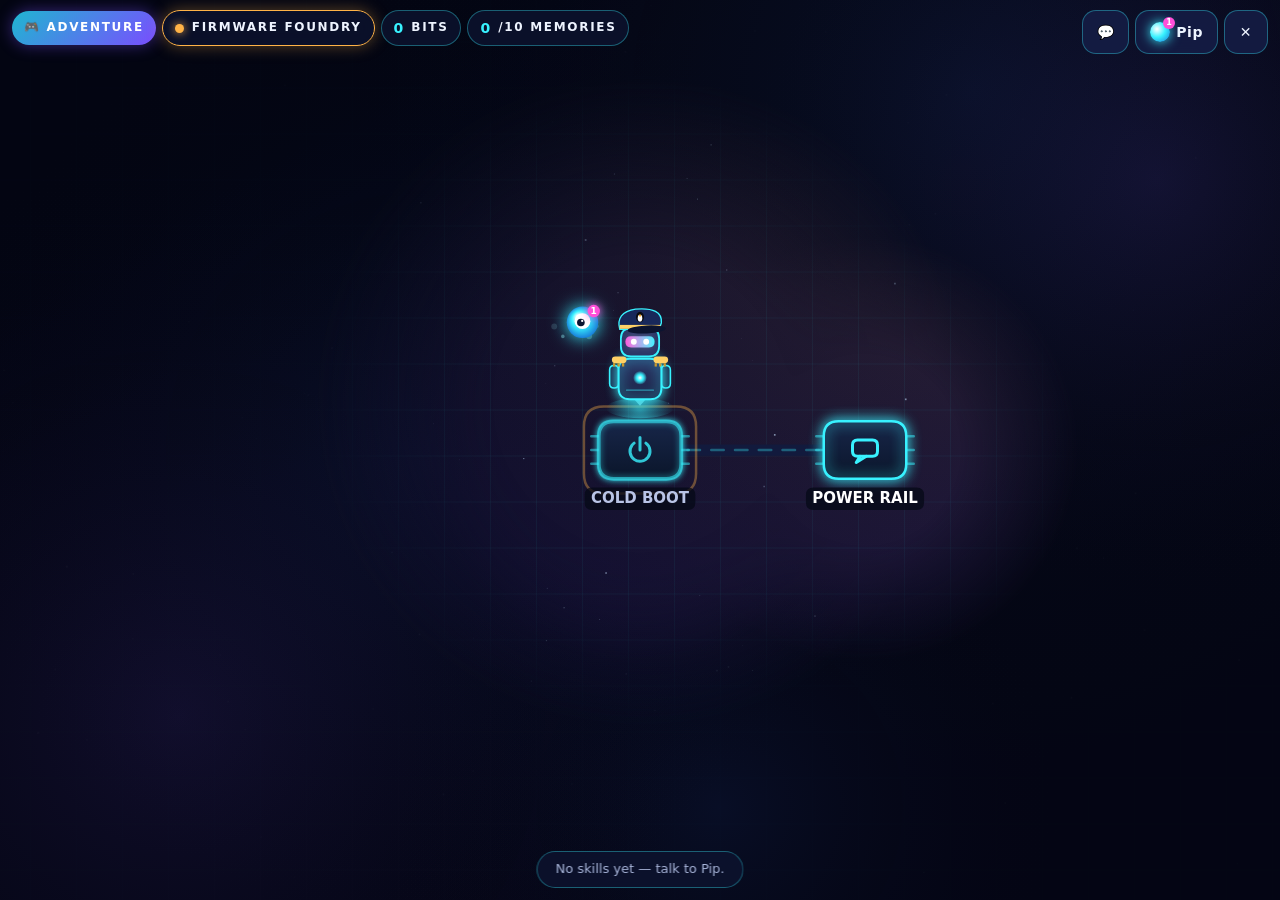
==== commit 6e62e698: "CK ch1: pixel circuit puzzle with tap, keyboard and a step-away button" ====
--- a/tests/e2e/ck-harness.html
+++ b/tests/e2e/ck-harness.html
@@ -24,6 +24,8 @@
   <script src="../../js/ck/rooms.js"></script>
   <script src="../../js/ck/foes.js"></script>
   <script src="../../js/ck/action.js"></script>
+  <script src="../../js/ck/pixengine.js"></script>
+  <script src="../../js/ck/puzzlescene.js"></script>
   <script src="../../js/ck/ui.js"></script>
   <script>
     // Test page: ?ckdebug is required for CK._test hooks.
--- a/css/ck.css
+++ b/css/ck.css
@@ -283,4 +283,7 @@
 .ck-map > div.here { box-shadow: 0 0 0 2px var(--c-mint), 0 0 12px var(--c-mint); }
 .ck-map > div.empty { visibility: hidden; }
 .ck-mapkey { list-style: none; padding: 0; margin: 0; display: grid; grid-template-columns: repeat(auto-fill, minmax(150px, 1fr)); gap: 4px 12px; font-size: 13px; color: var(--c-dim); }
-.ck-mapkey b { color: var(--c-ink); display: inline-block; width: 22px; text-align: center; }+.ck-mapkey b { color: var(--c-ink); display: inline-block; width: 22px; text-align: center; }.ck-pz { position: absolute; z-index: 60; left: 50%; transform: translateX(-50%); bottom: max(14px, env(safe-area-inset-bottom)); display: flex; gap: 12px; align-items: center;
+  max-width: min(640px, 92vw); padding: 8px 12px; border-radius: 14px; background: var(--glass, rgba(14,20,48,.82)); border: 1px solid var(--edge, rgba(56,242,255,.35)); color: #eef4ff; font: 14px/1.35 system-ui, sans-serif; }
+.ck-pz p { margin: 0; }
+.ck-pz .ck-dim { color: #a9b6da; }
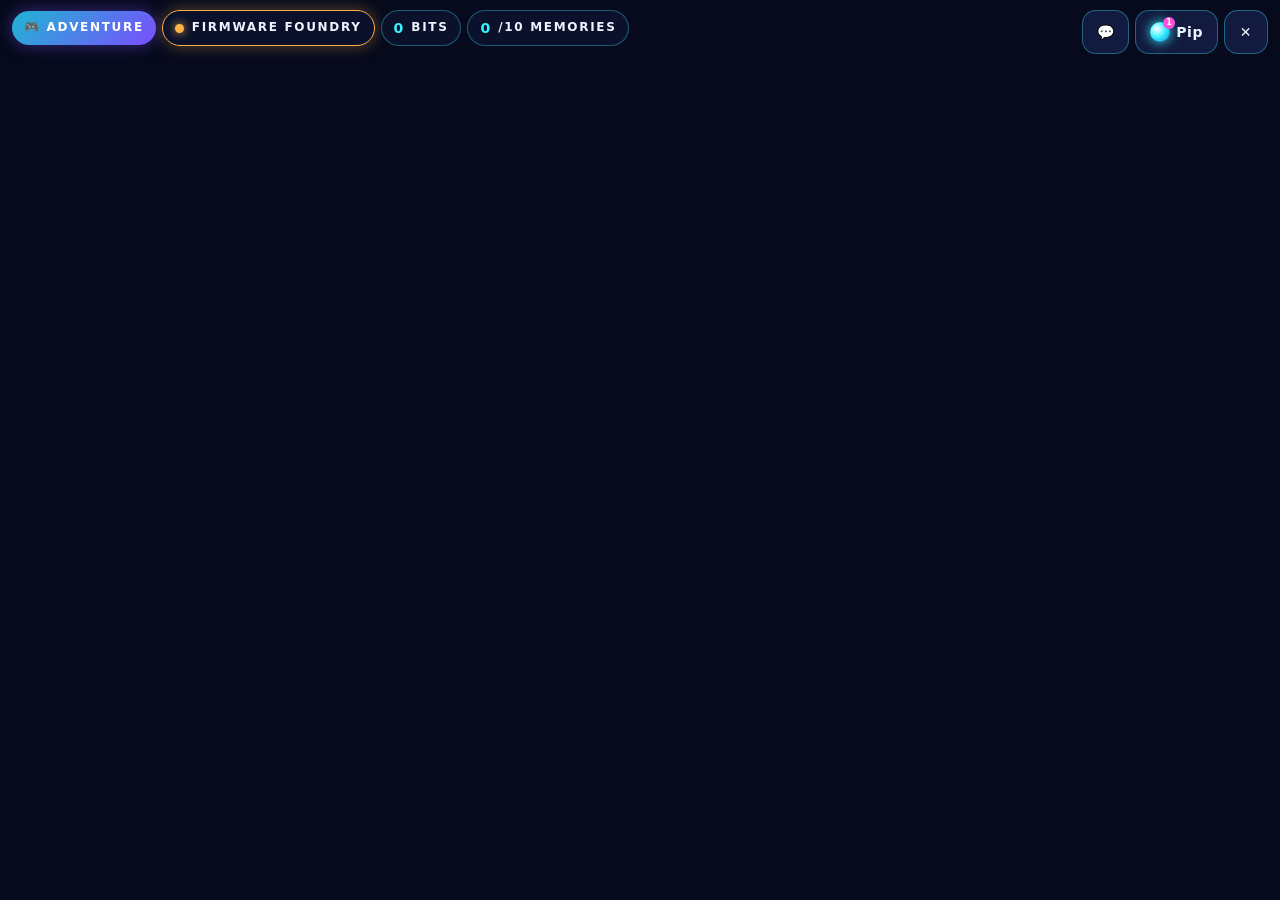
==== commit 23409790: "CK ch1: retire the old map Adventure and the Training Room button; cache lilnux-v9; device checks on" ====
--- a/tests/e2e/ck-harness.html
+++ b/tests/e2e/ck-harness.html
@@ -5,20 +5,16 @@
   <meta name="viewport" content="width=device-width, initial-scale=1, viewport-fit=cover">
   <title>CK harness</title>
   <link rel="stylesheet" href="../../css/ck.css">
-  <style>html, body { margin: 0; height: 100%; background: #060a1c; overflow: hidden; } #c { position: fixed; inset: 0; width: 100%; height: 100%; display: block; touch-action: none; }</style>
+  <style>html, body { margin: 0; height: 100%; background: #060a1c; overflow: hidden; }</style>
 </head>
 <body>
-  <div id="ck-root"><canvas id="c"></canvas><div id="ck-ui"></div></div>
+  <div id="ck-root"><div id="ck-ui"></div></div>
   <script src="../../js/terminal.js"></script>
   <script src="../../js/ck/state.js"></script>
   <script src="../../js/ck/world.js"></script>
   <script src="../../js/ck/rules.js"></script>
   <script src="../../js/ck/story.js"></script>
   <script src="../../js/ck/puzzle.js"></script>
-  <script src="../../js/ck/combat.js"></script>
-  <script src="../../js/ck/engine.js"></script>
-  <script src="../../js/ck/art.js"></script>
-  <script src="../../js/ck/scenes.js"></script>
   <script src="../../js/ck/pixel.js"></script>
   <script src="../../js/ck/sprites.js"></script>
   <script src="../../js/ck/rooms.js"></script>
@@ -28,34 +24,18 @@
   <script src="../../js/ck/puzzlescene.js"></script>
   <script src="../../js/ck/ui.js"></script>
   <script>
-    // Test page: ?ckdebug is required for CK._test hooks.
+    // Test page for the Adventure's HTML overlay and the puzzle scene. ?ckdebug is required for CK._test hooks.
     window.H = {};
     addEventListener('load', function () {
       const st = CK.State.fresh(); CK.Rules.reveal(st, st.node);
-      const engine = CK.Engine.create(document.getElementById('c'));
-      const scene = CK.Scenes.map({ engine, state: st, onArrive: (r) => (H.arrived = r), onBlocked: (why) => (H.blocked = why) });
-      engine.setScene(scene); engine.start();
-      Object.assign(H, { state: st, engine, scene });
+      H.state = st;
       H.ui = CK.UI.create(document.getElementById('ck-ui'), {
         user: 'tester', getState: () => H.state, onExit: () => (H.exited = true),
         onEquip: (id) => CK.Rules.equip(H.state, id), onUnequip: (id) => CK.Rules.unequip(H.state, id),
-        onBuy: (id) => CK.Rules.buyUpgrade(H.state, id), onSkill: (id) => { H.skill = id; if (H.scene && H.scene.skill) H.scene.skill(id); },
+        onBuy: (id) => CK.Rules.buyUpgrade(H.state, id), onSkill: () => {},
         onLearned: (id) => CK.Rules.learn(H.state, id), speak: () => {}, inFight: () => !!H.fight,
       });
-      H.ui.hud(H.state); H.ui.skillBar(H.state, 'map');
-      H.startFight = function (creature, skills, kid) {
-        (skills || ['echo', 'ls']).forEach((k) => CK.Rules.learn(H.state, k));
-        H.ended = null;
-        H.scene = CK.Scenes.fight({ engine: H.engine, ui: H.ui, state: H.state, creature, kid: !!kid, seed: 1, onEnd: (o) => (H.ended = o) });
-        H.engine.setScene(H.scene);
-      };
-      H.startPuzzle = function (nodeId) {
-        const n = CK.Rules.region(H.state.region).nodes[nodeId];
-        H.solved = false; H.solvedGrid = JSON.parse(JSON.stringify(n.ref.grid));
-        const grid = CK.Puzzle.scramble(JSON.parse(JSON.stringify(n.ref.grid)), CK.rng(7));
-        H.scene = CK.Scenes.puzzle({ engine: H.engine, state: H.state, grid, accent: '#ffb347', onSolved: () => (H.solved = true) });
-        H.engine.setScene(H.scene);
-      };
+      H.ui.hud(H.state);
     });
   </script>
 </body>
--- a/css/ck.css
+++ b/css/ck.css
@@ -1,6 +1,5 @@
 /* Full-screen host for the Colonel Kernel mode */
 #ck-root { position: fixed; inset: 0; z-index: 40; background: #060a1c; }
-#ck-root .ck-canvas { position: absolute; inset: 0; width: 100%; height: 100%; display: block; touch-action: none; }
 body.ck-open { overflow: hidden; }
 
 /* Colonel Kernel — Neon Circuit overlay styles */
@@ -44,22 +43,6 @@
 .ck-orb { width: 20px; height: 20px; border-radius: 50%; background: radial-gradient(circle at 35% 35%, #fff, var(--c-cyan) 45%, #1673d6); box-shadow: 0 0 12px var(--c-cyan); position: relative; }
 .ck-orb::after { content: "1"; position: absolute; right: -5px; top: -5px; width: 12px; height: 12px; border-radius: 50%; background: var(--c-magenta); font: 800 8px/12px var(--font); text-align: center; color: #fff; }
 .ck-orb.big { width: 30px; height: 30px; }
-
-/* Skill bar */
-.ck-bar { position: absolute; left: 50%; transform: translateX(-50%); bottom: max(12px, env(safe-area-inset-bottom)); display: flex; gap: 8px; align-items: stretch;
-  padding: 8px; border-radius: 20px; background: var(--glass); border: 1px solid var(--edge); backdrop-filter: blur(12px); -webkit-backdrop-filter: blur(12px); max-width: calc(100vw - 24px); }
-.ck-hint { align-self: center; padding: 0 10px; color: var(--c-dim); font-size: 13px; }
-.ck-skill { --cd: 0; position: relative; min-width: 64px; min-height: 56px; padding: 6px 10px 6px 8px; border-radius: 14px; border: 1px solid rgba(56, 242, 255, .3);
-  background: rgba(10, 16, 40, .85); color: var(--c-ink); display: grid; grid-template-columns: auto auto; grid-template-rows: auto auto; column-gap: 6px; align-items: center; cursor: pointer; overflow: hidden; }
-.ck-skill .k { grid-row: 1; font: 800 10px var(--mono); color: var(--c-dim); }
-.ck-skill .i { grid-row: 1; font-size: 18px; }
-.ck-skill code { grid-column: 1 / 3; background: none; padding: 0; font-size: 13px; }
-.ck-skill .cd { position: absolute; inset: 0; background: rgba(3, 6, 18, .72); transform-origin: bottom; transform: scaleY(var(--cd)); pointer-events: none; }
-.ck-skill.sel { border-color: var(--c-magenta); box-shadow: 0 0 0 1px var(--c-magenta), 0 0 18px rgba(255, 79, 216, .45); }
-.ck-heat { position: relative; width: 74px; border-radius: 12px; background: rgba(10, 16, 40, .85); border: 1px solid rgba(255, 179, 71, .4); overflow: hidden; display: grid; place-items: center; }
-.ck-heat i { position: absolute; left: 0; top: 0; bottom: 0; width: 0; background: linear-gradient(90deg, #ffb347, #ff5d73); opacity: .75; transition: width .1s; }
-.ck-heat span { position: relative; font: 800 11px var(--font); letter-spacing: .15em; }
-.ck-heat.hot { animation: ck-blink .3s infinite alternate; }
 @keyframes ck-blink { to { border-color: var(--c-coral); box-shadow: 0 0 16px var(--c-coral); } }
 
 /* Dialogue */
@@ -161,45 +144,11 @@
 .ck-log li.k-you b { color: var(--c-magenta); }
 .ck-log li.k-toast { color: #d7e2ff; }
 .ck-log li.k-system { color: var(--c-dim); font-style: italic; }
-.ck-legend { position: absolute; left: max(12px, env(safe-area-inset-left)); top: calc(max(10px, env(safe-area-inset-top)) + 92px); width: 230px; border-radius: 16px; padding: 6px;
-  background: rgba(8, 12, 32, .82); border: 1px solid var(--edge); backdrop-filter: blur(10px); -webkit-backdrop-filter: blur(10px); font-size: 12.5px; z-index: 2; }
-.ck-legend > .ck-btn { width: 100%; justify-content: space-between; min-height: 44px; }
-.ck-legend.closed { width: auto; }
-.ck-legend.closed ul { display: none; }
-.ck-legend ul { list-style: none; margin: 6px 4px 4px; padding: 0; display: grid; gap: 6px; }
-.ck-legend li { display: flex; align-items: center; gap: 8px; }
-.ck-legend i { flex: 0 0 auto; width: 22px; height: 15px; border-radius: 5px; border: 2px solid; background: rgba(10, 16, 40, .9); }
-.ck-legend i.dim { border-color: rgba(127, 139, 179, .6); }
-.ck-legend i.line { height: 0; border-radius: 0; border-width: 2px 0 0; border-style: dashed; border-color: rgba(56, 242, 255, .5); background: none; }
-.ck-legend i.line.lit { border-style: solid; box-shadow: 0 0 8px currentColor; }
-.ck-leg-note { color: var(--c-dim); }
-@media (max-width: 560px) { .ck-legend { top: calc(max(10px, env(safe-area-inset-top)) + 120px); } }
 
 @media (max-width: 560px) {
   .ck-legend { top: auto; bottom: calc(max(12px, env(safe-area-inset-bottom)) + 84px); }
   .ck-mode { height: 30px; padding: 0 9px; font-size: 10.5px; letter-spacing: .08em; }
 }
-
-/* Hover info */
-.ck-tip { position: fixed; z-index: 9; max-width: 280px; padding: 8px 12px; border-radius: 12px; pointer-events: none;
-  background: rgba(10, 14, 38, .96); border: 1px solid var(--c-cyan); color: var(--c-ink); font-size: 13px; line-height: 1.4; box-shadow: 0 0 18px rgba(56, 242, 255, .25); }
-.ck-tip b { color: var(--c-cyan); }
-.ck-tip small { color: var(--c-dim); }
-
-/* ---------------------------------------------------------------- action slice (pixel room) */
-#ck-slice {
-  --c-cyan: #38f2ff; --c-magenta: #ff4fd8; --c-mint: #6dffb0; --c-amber: #ffb347; --c-coral: #ff5d73; --c-ink: #eef4ff; --c-dim: #a9b6da;
-  --glass: rgba(14, 20, 48, 0.82); --edge: rgba(56, 242, 255, 0.35);
-  --font: "Adwaita Sans", Cantarell, "Inter", system-ui, -apple-system, "Segoe UI", sans-serif; --mono: "Adwaita Mono", ui-monospace, Menlo, monospace;
-  position: fixed; inset: 0; z-index: 40; background: #060a1c; color: var(--c-ink); font: 15px/1.4 var(--font);
-  -webkit-user-select: none; user-select: none; -webkit-touch-callout: none; -webkit-tap-highlight-color: transparent; overflow: hidden;
-}
-#ck-slice .ck-pix { position: absolute; inset: 0; width: 100%; height: 100%; display: block; touch-action: none; image-rendering: pixelated; image-rendering: crisp-edges; }
-#ck-slice code { font-family: var(--mono); color: var(--c-cyan); }
-
-.ck-shud { position: absolute; z-index: 3; left: max(10px, env(safe-area-inset-left)); right: max(10px, env(safe-area-inset-right)); top: max(8px, env(safe-area-inset-top));
-  display: flex; align-items: center; gap: 10px; pointer-events: none; }
-.ck-shud > * { pointer-events: auto; }
 .ck-sbar { display: flex; flex-direction: column; gap: 3px; font: 800 10px var(--mono); letter-spacing: .1em; color: var(--c-dim); text-transform: uppercase;
   padding: 5px 8px; border-radius: 10px; background: var(--glass); border: 1px solid var(--edge); } /* glass backing: labels stay readable over the pale plaza */
 .ck-ssegs { display: flex; gap: 2px; }
@@ -209,19 +158,6 @@
 .ck-sheat { width: 80px; height: 8px; background: #1c2448; border: 1px solid #2b3768; position: relative; }
 .ck-sheat b { position: absolute; inset: 0 auto 0 0; background: var(--c-amber); }
 .ck-sheat.hot b { background: var(--c-coral); }
-.ck-sbtn { min-width: 44px; min-height: 44px; padding: 0 12px; border-radius: 12px; border: 1px solid var(--edge); background: var(--glass); color: var(--c-ink);
-  font: 700 14px var(--font); cursor: pointer; }
-.ck-sbtn:focus-visible { outline: 2px solid var(--c-cyan); outline-offset: 2px; }
-.ck-shud .ck-spacer { flex: 1; }
-.ck-pipline { position: absolute; z-index: 3; left: 50%; transform: translateX(-50%); top: calc(max(8px, env(safe-area-inset-top)) + 54px); max-width: min(560px, 80vw);
-  padding: 8px 14px; border-radius: 12px; background: var(--glass); border: 1px solid var(--edge); font-size: 14px; pointer-events: none; }
-.ck-pipline:empty { display: none; }
-.ck-pipline b { color: var(--c-cyan); }
-.ck-shint { position: absolute; z-index: 3; left: 50%; transform: translateX(-50%); bottom: max(10px, env(safe-area-inset-bottom)); padding: 6px 12px; border-radius: 10px;
-  background: var(--glass); border: 1px solid var(--edge); font-size: 13px; color: var(--c-dim); display: flex; gap: 10px; align-items: center; }
-.ck-shint b { color: var(--c-ink); }
-.ck-shint { pointer-events: none; } /* lets thumbs through to the stick; only its ✓ takes taps */
-.ck-shint button { pointer-events: auto; }
 /* Tool chips: a dark sweep shows how much cooldown is left (--cd runs 1 → 0). */
 .ck-tool { --cd: 0; position: relative; overflow: hidden; display: inline-flex; align-items: center; gap: 5px; min-height: 30px; padding: 0 10px; border-radius: 10px;
   border: 1px solid var(--edge); background: var(--glass); font: 700 13px var(--mono); color: var(--c-cyan); }
@@ -232,8 +168,6 @@
 .ck-tbtn-echo, .ck-tbtn-ls { --cd: 0; overflow: hidden; }
 .ck-tbtn-echo::after, .ck-tbtn-ls::after { content: ""; position: absolute; inset: 0; border-radius: 50%; pointer-events: none;
   background: conic-gradient(rgba(6, 10, 28, .75) calc(var(--cd) * 360deg), transparent 0); }
-@media (pointer: coarse) { .ck-shud .ck-tool { display: none; } } /* phones show cooldown on the touch buttons */
-.ck-shint[hidden] { display: none; }
 
 .ck-touchpad { position: absolute; inset: 0; z-index: 2; pointer-events: none; touch-action: none; -webkit-user-select: none; user-select: none; -webkit-touch-callout: none; }
 .ck-touchpad[hidden] { display: none; }
@@ -257,7 +191,6 @@
 .ck-rotate .ph { width: 54px; height: 90px; border: 3px solid var(--c-cyan); border-radius: 12px; box-shadow: 0 0 18px rgba(56, 242, 255, .4); animation: ck-turn 2.4s ease-in-out infinite; }
 @keyframes ck-turn { 0%, 30% { transform: rotate(0); } 60%, 100% { transform: rotate(-90deg); } }
 @media (prefers-reduced-motion: reduce) { .ck-rotate .ph { animation: none; transform: rotate(-90deg); } }
-@media (orientation: portrait) and (pointer: coarse) { #ck-slice .ck-rotate { display: flex; } }
 
 /* ---------------------------------------------------------------- room-based Adventure */
 #ck-root .ck-pix { position: absolute; inset: 0; width: 100%; height: 100%; display: block; touch-action: none; image-rendering: pixelated; image-rendering: crisp-edges; }
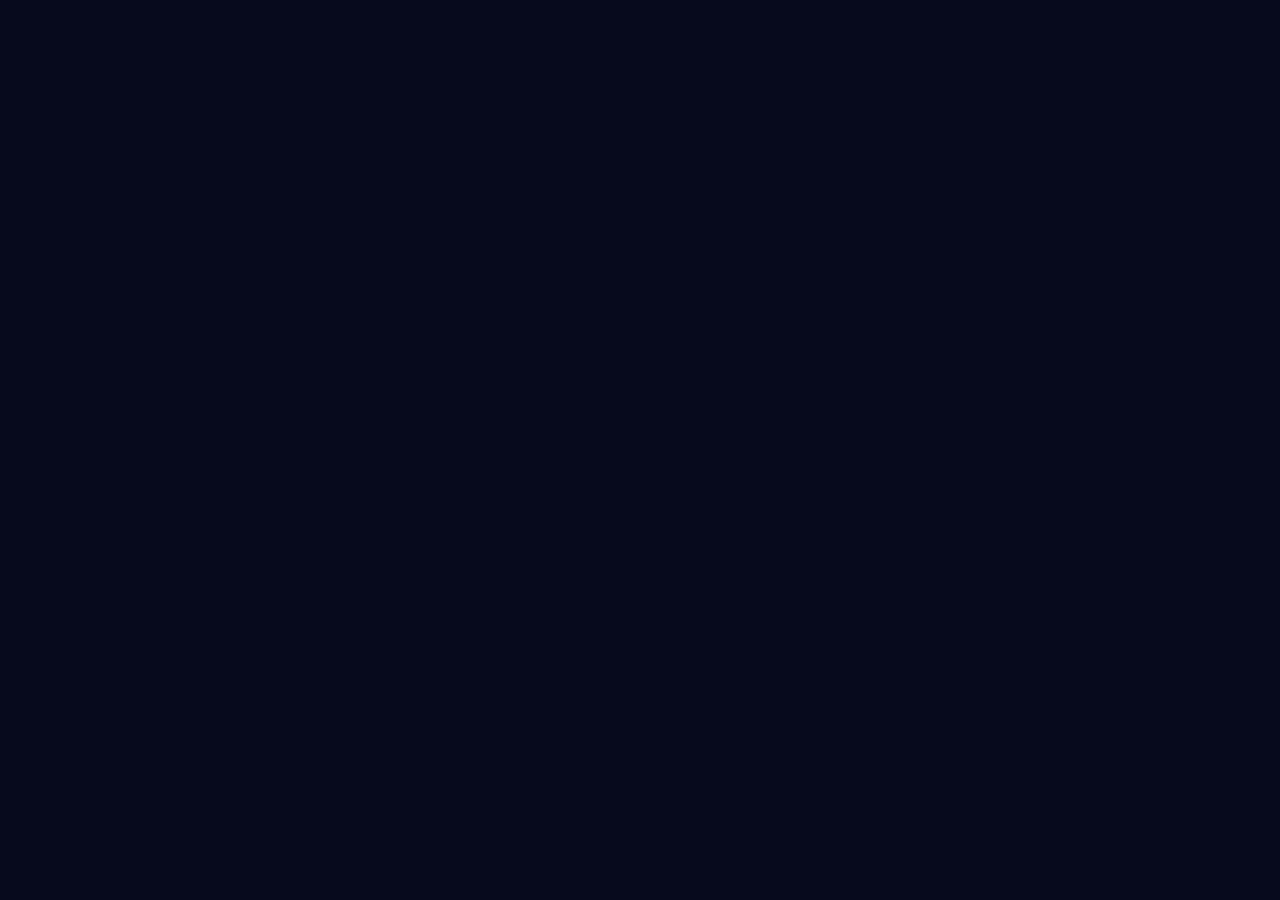
==== commit 87e52c3a: "Rebuild Chapter 1 maps around rooms: doors with reasons, auto-walk, next-goal marker, visible charac" ====
--- a/tests/e2e/ck-harness.html
+++ b/tests/e2e/ck-harness.html
@@ -5,37 +5,51 @@
   <meta name="viewport" content="width=device-width, initial-scale=1, viewport-fit=cover">
   <title>CK harness</title>
   <link rel="stylesheet" href="../../css/ck.css">
-  <style>html, body { margin: 0; height: 100%; background: #060a1c; overflow: hidden; }</style>
+  <style>html, body { margin: 0; height: 100%; background: #060a1c; overflow: hidden; } #c { position: fixed; inset: 0; width: 100%; height: 100%; display: block; touch-action: none; }</style>
 </head>
 <body>
-  <div id="ck-root"><div id="ck-ui"></div></div>
+  <div id="ck-root"><canvas id="c"></canvas><div id="ck-ui"></div></div>
   <script src="../../js/terminal.js"></script>
   <script src="../../js/ck/state.js"></script>
   <script src="../../js/ck/world.js"></script>
   <script src="../../js/ck/rules.js"></script>
   <script src="../../js/ck/story.js"></script>
   <script src="../../js/ck/puzzle.js"></script>
-  <script src="../../js/ck/pixel.js"></script>
-  <script src="../../js/ck/sprites.js"></script>
-  <script src="../../js/ck/rooms.js"></script>
-  <script src="../../js/ck/foes.js"></script>
-  <script src="../../js/ck/action.js"></script>
-  <script src="../../js/ck/pixengine.js"></script>
-  <script src="../../js/ck/puzzlescene.js"></script>
+  <script src="../../js/ck/combat.js"></script>
+  <script src="../../js/ck/engine.js"></script>
+  <script src="../../js/ck/mover.js"></script>
+  <script src="../../js/ck/art.js"></script>
+  <script src="../../js/ck/scenes.js"></script>
   <script src="../../js/ck/ui.js"></script>
   <script>
-    // Test page for the Adventure's HTML overlay and the puzzle scene. ?ckdebug is required for CK._test hooks.
+    // Test page: ?ckdebug is required for CK._test hooks.
     window.H = {};
     addEventListener('load', function () {
       const st = CK.State.fresh(); CK.Rules.reveal(st, st.node);
-      H.state = st;
+      const engine = CK.Engine.create(document.getElementById('c'));
+      const scene = CK.Scenes.map({ engine, state: st, onArrive: (r) => (H.arrived = r), onBlocked: (why) => (H.blocked = why) });
+      engine.setScene(scene); engine.start();
+      Object.assign(H, { state: st, engine, scene });
       H.ui = CK.UI.create(document.getElementById('ck-ui'), {
         user: 'tester', getState: () => H.state, onExit: () => (H.exited = true),
         onEquip: (id) => CK.Rules.equip(H.state, id), onUnequip: (id) => CK.Rules.unequip(H.state, id),
-        onBuy: (id) => CK.Rules.buyUpgrade(H.state, id), onSkill: () => {},
-        onLearned: (id) => CK.Rules.learn(H.state, id), speak: () => {}, inFight: () => !!H.fight,
+        onBuy: (id) => CK.Rules.buyUpgrade(H.state, id), onSkill: (id) => { H.skill = id; if (H.scene && H.scene.skill) H.scene.skill(id); },
+        onLearned: (id) => CK.Rules.learn(H.state, id), speak: () => {},
       });
-      H.ui.hud(H.state);
+      H.ui.hud(H.state); H.ui.skillBar(H.state, 'map');
+      H.startFight = function (creature, skills, kid) {
+        (skills || ['echo', 'ls']).forEach((k) => CK.Rules.learn(H.state, k));
+        H.ended = null;
+        H.scene = CK.Scenes.fight({ engine: H.engine, ui: H.ui, state: H.state, creature, kid: !!kid, seed: 1, onEnd: (o) => (H.ended = o) });
+        H.engine.setScene(H.scene);
+      };
+      H.startPuzzle = function (nodeId) {
+        const n = CK.Rules.region(H.state.region).nodes[nodeId];
+        H.solved = false; H.solvedGrid = JSON.parse(JSON.stringify(n.ref.grid));
+        const grid = CK.Puzzle.scramble(JSON.parse(JSON.stringify(n.ref.grid)), CK.rng(7));
+        H.scene = CK.Scenes.puzzle({ engine: H.engine, state: H.state, grid, accent: '#ffb347', onSolved: () => (H.solved = true) });
+        H.engine.setScene(H.scene);
+      };
     });
   </script>
 </body>
--- a/css/ck.css
+++ b/css/ck.css
@@ -1,5 +1,6 @@
 /* Full-screen host for the Colonel Kernel mode */
 #ck-root { position: fixed; inset: 0; z-index: 40; background: #060a1c; }
+#ck-root .ck-canvas { position: absolute; inset: 0; width: 100%; height: 100%; display: block; touch-action: none; }
 body.ck-open { overflow: hidden; }
 
 /* Colonel Kernel — Neon Circuit overlay styles */
@@ -43,6 +44,22 @@
 .ck-orb { width: 20px; height: 20px; border-radius: 50%; background: radial-gradient(circle at 35% 35%, #fff, var(--c-cyan) 45%, #1673d6); box-shadow: 0 0 12px var(--c-cyan); position: relative; }
 .ck-orb::after { content: "1"; position: absolute; right: -5px; top: -5px; width: 12px; height: 12px; border-radius: 50%; background: var(--c-magenta); font: 800 8px/12px var(--font); text-align: center; color: #fff; }
 .ck-orb.big { width: 30px; height: 30px; }
+
+/* Skill bar */
+.ck-bar { position: absolute; left: 50%; transform: translateX(-50%); bottom: max(12px, env(safe-area-inset-bottom)); display: flex; gap: 8px; align-items: stretch;
+  padding: 8px; border-radius: 20px; background: var(--glass); border: 1px solid var(--edge); backdrop-filter: blur(12px); -webkit-backdrop-filter: blur(12px); max-width: calc(100vw - 24px); }
+.ck-hint { align-self: center; padding: 0 10px; color: var(--c-dim); font-size: 13px; }
+.ck-skill { --cd: 0; position: relative; min-width: 64px; min-height: 56px; padding: 6px 10px 6px 8px; border-radius: 14px; border: 1px solid rgba(56, 242, 255, .3);
+  background: rgba(10, 16, 40, .85); color: var(--c-ink); display: grid; grid-template-columns: auto auto; grid-template-rows: auto auto; column-gap: 6px; align-items: center; cursor: pointer; overflow: hidden; }
+.ck-skill .k { grid-row: 1; font: 800 10px var(--mono); color: var(--c-dim); }
+.ck-skill .i { grid-row: 1; font-size: 18px; }
+.ck-skill code { grid-column: 1 / 3; background: none; padding: 0; font-size: 13px; }
+.ck-skill .cd { position: absolute; inset: 0; background: rgba(3, 6, 18, .72); transform-origin: bottom; transform: scaleY(var(--cd)); pointer-events: none; }
+.ck-skill.sel { border-color: var(--c-magenta); box-shadow: 0 0 0 1px var(--c-magenta), 0 0 18px rgba(255, 79, 216, .45); }
+.ck-heat { position: relative; width: 74px; border-radius: 12px; background: rgba(10, 16, 40, .85); border: 1px solid rgba(255, 179, 71, .4); overflow: hidden; display: grid; place-items: center; }
+.ck-heat i { position: absolute; left: 0; top: 0; bottom: 0; width: 0; background: linear-gradient(90deg, #ffb347, #ff5d73); opacity: .75; transition: width .1s; }
+.ck-heat span { position: relative; font: 800 11px var(--font); letter-spacing: .15em; }
+.ck-heat.hot { animation: ck-blink .3s infinite alternate; }
 @keyframes ck-blink { to { border-color: var(--c-coral); box-shadow: 0 0 16px var(--c-coral); } }
 
 /* Dialogue */
@@ -144,79 +161,34 @@
 .ck-log li.k-you b { color: var(--c-magenta); }
 .ck-log li.k-toast { color: #d7e2ff; }
 .ck-log li.k-system { color: var(--c-dim); font-style: italic; }
+.ck-legend { position: absolute; left: max(12px, env(safe-area-inset-left)); top: calc(max(10px, env(safe-area-inset-top)) + 92px); width: 230px; border-radius: 16px; padding: 6px;
+  background: rgba(8, 12, 32, .82); border: 1px solid var(--edge); backdrop-filter: blur(10px); -webkit-backdrop-filter: blur(10px); font-size: 12.5px; z-index: 2; }
+.ck-legend > .ck-btn { width: 100%; justify-content: space-between; min-height: 44px; }
+.ck-legend.closed { width: auto; }
+.ck-legend.closed ul { display: none; }
+.ck-legend ul { list-style: none; margin: 6px 4px 4px; padding: 0; display: grid; gap: 6px; }
+.ck-legend li { display: flex; align-items: center; gap: 8px; }
+.ck-legend i { flex: 0 0 auto; width: 22px; height: 15px; border-radius: 5px; border: 2px solid; background: rgba(10, 16, 40, .9); }
+.ck-legend i.dim { border-color: rgba(127, 139, 179, .6); }
+.ck-legend i.line { height: 0; border-radius: 0; border-width: 2px 0 0; border-style: dashed; border-color: rgba(56, 242, 255, .5); background: none; }
+.ck-legend i.line.lit { border-style: solid; box-shadow: 0 0 8px currentColor; }
+.ck-leg-note { color: var(--c-dim); }
+@media (max-width: 560px) { .ck-legend { top: calc(max(10px, env(safe-area-inset-top)) + 120px); } }
 
 @media (max-width: 560px) {
   .ck-legend { top: auto; bottom: calc(max(12px, env(safe-area-inset-bottom)) + 84px); }
   .ck-mode { height: 30px; padding: 0 9px; font-size: 10.5px; letter-spacing: .08em; }
 }
-.ck-sbar { display: flex; flex-direction: column; gap: 3px; font: 800 10px var(--mono); letter-spacing: .1em; color: var(--c-dim); text-transform: uppercase;
-  padding: 5px 8px; border-radius: 10px; background: var(--glass); border: 1px solid var(--edge); } /* glass backing: labels stay readable over the pale plaza */
-.ck-ssegs { display: flex; gap: 2px; }
-.ck-ssegs i { width: 12px; height: 8px; background: #1c2448; border: 1px solid #2b3768; }
-.ck-ssegs i.on { background: var(--c-mint); border-color: var(--c-mint); box-shadow: 0 0 6px var(--c-mint); }
-.ck-ssegs.low i.on { background: var(--c-coral); border-color: var(--c-coral); box-shadow: 0 0 6px var(--c-coral); }
-.ck-sheat { width: 80px; height: 8px; background: #1c2448; border: 1px solid #2b3768; position: relative; }
-.ck-sheat b { position: absolute; inset: 0 auto 0 0; background: var(--c-amber); }
-.ck-sheat.hot b { background: var(--c-coral); }
-/* Tool chips: a dark sweep shows how much cooldown is left (--cd runs 1 → 0). */
-.ck-tool { --cd: 0; position: relative; overflow: hidden; display: inline-flex; align-items: center; gap: 5px; min-height: 30px; padding: 0 10px; border-radius: 10px;
-  border: 1px solid var(--edge); background: var(--glass); font: 700 13px var(--mono); color: var(--c-cyan); }
-.ck-tool kbd { font: 800 10px var(--mono); color: var(--c-dim); border: 1px solid #2b3768; border-radius: 4px; padding: 0 4px; }
-.ck-tool::after { content: ""; position: absolute; inset: 0; pointer-events: none;
-  background: conic-gradient(rgba(6, 10, 28, .78) calc(var(--cd) * 360deg), transparent 0); }
-.ck-tool.busy { color: var(--c-dim); }
-.ck-tbtn-echo, .ck-tbtn-ls { --cd: 0; overflow: hidden; }
-.ck-tbtn-echo::after, .ck-tbtn-ls::after { content: ""; position: absolute; inset: 0; border-radius: 50%; pointer-events: none;
-  background: conic-gradient(rgba(6, 10, 28, .75) calc(var(--cd) * 360deg), transparent 0); }
 
-.ck-touchpad { position: absolute; inset: 0; z-index: 2; pointer-events: none; touch-action: none; -webkit-user-select: none; user-select: none; -webkit-touch-callout: none; }
-.ck-touchpad[hidden] { display: none; }
-.ck-stick-zone { position: absolute; left: 0; top: 64px; bottom: 0; width: 45%; pointer-events: auto; touch-action: none; }
-.ck-stick { position: fixed; width: 80px; height: 80px; margin: -40px 0 0 -40px; border-radius: 50%; border: 2px solid rgba(56, 242, 255, .5); background: rgba(56, 242, 255, .08); pointer-events: none; }
-.ck-stick[hidden] { display: none; }
-.ck-knob { position: absolute; left: 50%; top: 50%; width: 36px; height: 36px; margin: -18px 0 0 -18px; border-radius: 50%; background: rgba(56, 242, 255, .55); box-shadow: 0 0 12px var(--c-cyan); }
-.ck-tbtns { position: absolute; right: max(14px, env(safe-area-inset-right)); bottom: max(14px, env(safe-area-inset-bottom)); width: 190px; height: 170px; pointer-events: none; }
-.ck-tbtn { position: absolute; pointer-events: auto; touch-action: none; border-radius: 50%; border: 2px solid var(--edge); background: rgba(14, 20, 48, .7); color: var(--c-ink);
-  font: 700 20px var(--font); display: flex; align-items: center; justify-content: center; padding: 0; -webkit-user-select: none; user-select: none; -webkit-touch-callout: none; }
-.ck-tbtn.on { background: rgba(56, 242, 255, .35); border-color: var(--c-cyan); box-shadow: 0 0 14px var(--c-cyan); }
-.ck-tbtn[hidden] { display: none; }
-.ck-tbtn-kill { width: 72px; height: 72px; right: 0; bottom: 20px; border-color: var(--c-magenta); font-size: 26px; }
-.ck-tbtn-trap { width: 56px; height: 56px; right: 84px; bottom: 0; }
-.ck-tbtn-dash { width: 56px; height: 56px; right: 84px; bottom: 66px; }
-.ck-tbtn-echo { width: 44px; height: 44px; right: 14px; bottom: 112px; font-size: 18px; }
-.ck-tbtn-ls { width: 44px; height: 44px; right: 146px; bottom: 112px; font-size: 18px; }
+/* Hover info */
+.ck-tip { position: fixed; z-index: 9; max-width: 280px; padding: 8px 12px; border-radius: 12px; pointer-events: none;
+  background: rgba(10, 14, 38, .96); border: 1px solid var(--c-cyan); color: var(--c-ink); font-size: 13px; line-height: 1.4; box-shadow: 0 0 18px rgba(56, 242, 255, .25); }
+.ck-tip b { color: var(--c-cyan); }
+.ck-tip small { color: var(--c-dim); }
 
-.ck-rotate { display: none; position: absolute; inset: 0; z-index: 9; background: #060a1c; color: var(--c-ink); text-align: center;
-  flex-direction: column; align-items: center; justify-content: center; gap: 14px; padding: 24px; }
-.ck-rotate .ph { width: 54px; height: 90px; border: 3px solid var(--c-cyan); border-radius: 12px; box-shadow: 0 0 18px rgba(56, 242, 255, .4); animation: ck-turn 2.4s ease-in-out infinite; }
-@keyframes ck-turn { 0%, 30% { transform: rotate(0); } 60%, 100% { transform: rotate(-90deg); } }
-@media (prefers-reduced-motion: reduce) { .ck-rotate .ph { animation: none; transform: rotate(-90deg); } }
+.ck-goal { display: inline-flex; align-items: center; height: 34px; padding: 0 12px; border-radius: 999px; background: rgba(40, 30, 6, .85); border: 1px solid #ffd166; color: #ffd166; font-size: 12.5px; font-weight: 800; box-shadow: 0 0 14px rgba(255, 209, 102, .25); }
+.ck-legend i.goal { border: 0; width: 22px; height: 0; border-left: 10px solid transparent; border-right: 10px solid transparent; border-top: 13px solid #ffd166; background: none; border-radius: 0; }
+.ck-legend i.door { width: 8px; height: 18px; margin: 0 7px; border-color: #ffb347; }
+@media (max-width: 560px) { .ck-goal { height: 30px; font-size: 11px; padding: 0 9px; } }
 
-/* ---------------------------------------------------------------- room-based Adventure */
-#ck-root .ck-pix { position: absolute; inset: 0; width: 100%; height: 100%; display: block; touch-action: none; image-rendering: pixelated; image-rendering: crisp-edges; }
-#ck-root { -webkit-user-select: none; user-select: none; -webkit-touch-callout: none; -webkit-tap-highlight-color: transparent; }
-.ck-act { position: absolute; z-index: 3; left: max(10px, env(safe-area-inset-left)); top: calc(max(8px, env(safe-area-inset-top)) + 52px);
-  display: flex; gap: 8px; align-items: center; pointer-events: none; }
-.ck-act[hidden] { display: none; }
-.ck-prompt { position: absolute; z-index: 3; left: 50%; transform: translateX(-50%); bottom: max(14px, env(safe-area-inset-bottom)); padding: 6px 14px; border-radius: 12px;
-  background: var(--glass); border: 1px solid var(--edge); color: var(--c-ink); font: 700 14px var(--font); pointer-events: none; }
-.ck-prompt[hidden] { display: none; }
-.ck-prompt kbd { font: 800 12px var(--mono, monospace); color: var(--c-cyan); border: 1px solid #2b3768; border-radius: 4px; padding: 0 5px; margin-right: 4px; }
-@media (pointer: coarse) { .ck-prompt { display: none; } .ck-act .ck-tool { display: none; } }
-.ck-tbtn-cd { width: 44px; height: 44px; right: 80px; bottom: 124px; font-size: 18px; }
-.ck-tbtn-use { width: 56px; height: 56px; right: 0; bottom: 162px; border-color: var(--c-mint); font-size: 22px; }
-#ck-root .ck-rotate .ck-btn { min-height: 44px; }
-@media (orientation: portrait) and (pointer: coarse) { #ck-root .ck-rotate { display: flex; } }
-/* Pip's map: one square per room, lit = visited, dim = seen, blank = unknown */
-.ck-map { display: grid; gap: 4px; margin: 8px 0 12px; }
-.ck-map > div { min-width: 44px; min-height: 44px; border-radius: 6px; border: 1px solid #1c2448; background: #0b1026; display: flex; align-items: center; justify-content: center;
-  font: 700 18px var(--font); color: var(--c-dim); image-rendering: pixelated; }
-.ck-map > div.dim { background: #141c40; border-color: #2b3768; }
-.ck-map > div.lit { background: #1f3a5a; border-color: var(--c-cyan); color: var(--c-ink); }
-.ck-map > div.here { box-shadow: 0 0 0 2px var(--c-mint), 0 0 12px var(--c-mint); }
-.ck-map > div.empty { visibility: hidden; }
-.ck-mapkey { list-style: none; padding: 0; margin: 0; display: grid; grid-template-columns: repeat(auto-fill, minmax(150px, 1fr)); gap: 4px 12px; font-size: 13px; color: var(--c-dim); }
-.ck-mapkey b { color: var(--c-ink); display: inline-block; width: 22px; text-align: center; }.ck-pz { position: absolute; z-index: 60; left: 50%; transform: translateX(-50%); bottom: max(14px, env(safe-area-inset-bottom)); display: flex; gap: 12px; align-items: center;
-  max-width: min(640px, 92vw); padding: 8px 12px; border-radius: 14px; background: var(--glass, rgba(14,20,48,.82)); border: 1px solid var(--edge, rgba(56,242,255,.35)); color: #eef4ff; font: 14px/1.35 system-ui, sans-serif; }
-.ck-pz p { margin: 0; }
-.ck-pz .ck-dim { color: #a9b6da; }+@media (max-width: 560px) { .ck-hud .ck-stat { display: none; } }
